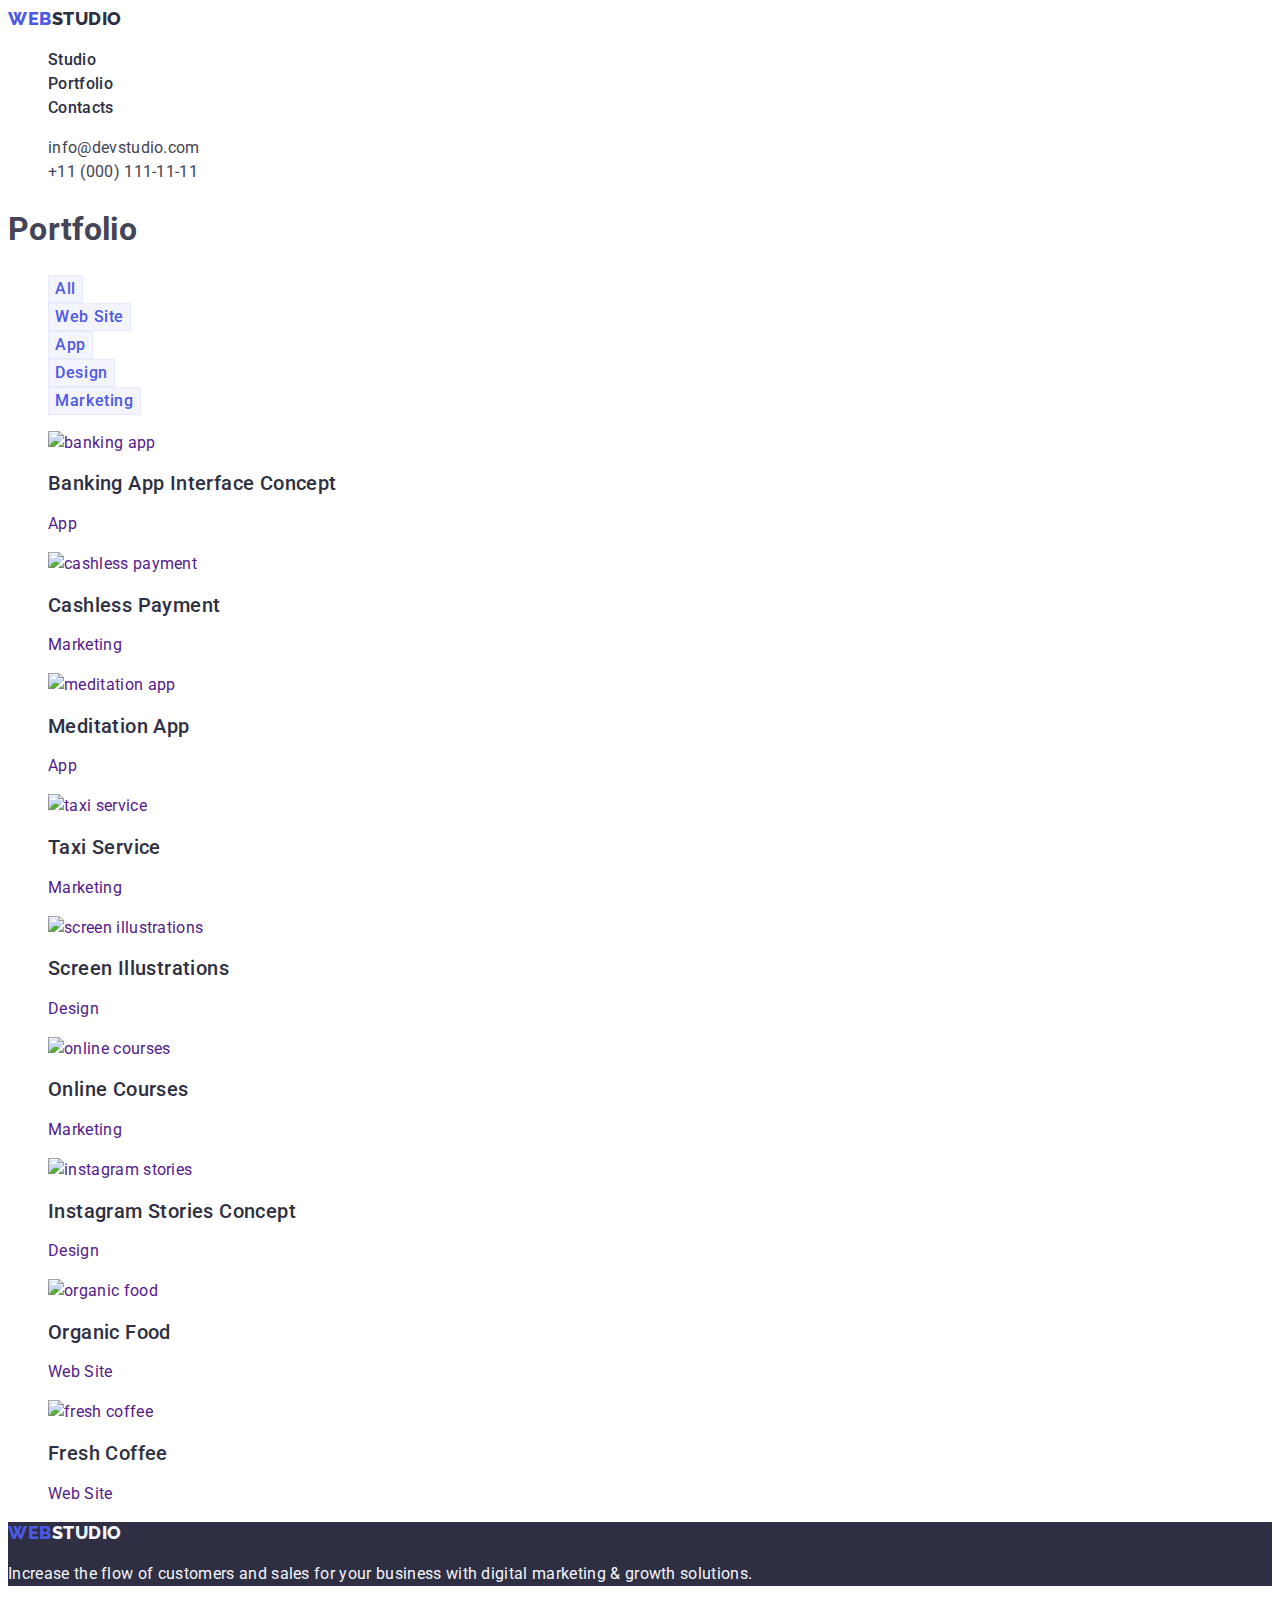
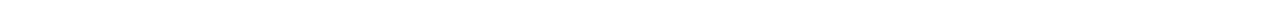
==== portfolio.html @ d3e2fb8c "fix css portfolio and main pages" ====
<!DOCTYPE html>
<html lang="en">
  <head>
    <meta charset="UTF-8" />
    <meta http-equiv="X-UA-Compatible" content="IE=edge" />
    <meta name="viewport" content="width=device-width, initial-scale=1.0" />
    <title>Portfolio</title>

    <link rel="stylesheet" href="./css/style.css" />
    <link rel="preconnect" href="https://fonts.googleapis.com" />
    <link rel="preconnect" href="https://fonts.gstatic.com" crossorigin />
    <link
      href="https://fonts.googleapis.com/css2?family=Raleway:wght@800&family=Roboto:wght@400;500;700;900&display=swap"
      rel="stylesheet"
    />
  </head>
  <body>
    <header>
      <nav class="menu">
        <a href="./index.html" class="logo link"
          >Web<span class="logo-studio">Studio</span></a
        >
        <ul class="list">
          <li>
            <a href="./index.html" class="menu-item link">Studio</a>
          </li>
          <li>
            <a href="./portfolio.html" class="menu-item link">Portfolio</a>
          </li>
          <li>
            <a href="" class="menu-item link">Contacts</a>
          </li>
        </ul>
      </nav>
      <address class="address">
        <ul class="list">
          <li>
            <a href="mailto:info@devstudio.com" class="address-item link"
              >info@devstudio.com</a
            >
          </li>
          <li>
            <a href="tel:+110001111111" class="address-item link"
              >+11 (000) 111-11-11</a
            >
          </li>
        </ul>
      </address>
    </header>
    <main>
      <section class="portfolio-filter">
        <h1>Portfolio</h1>
        <ul class="list">
          <li><button type="button" class="filter-button">All</button></li>
          <li><button type="button" class="filter-button">Web Site</button></li>
          <li><button type="button" class="filter-button">App</button></li>
          <li><button type="button" class="filter-button">Design</button></li>
          <li>
            <button type="button" class="filter-button">Marketing</button>
          </li>
        </ul>
        <ul class="list">
          <li>
            <a href="" class="link">
              <img
                src="./images/portfolio/banking-app.jpg"
                alt="banking app"
                width="360"
                height="300"
              />
              <h2 class="item-title">Banking App Interface Concept</h2>
              <p class="item-description">App</p>
            </a>
          </li>
          <li>
            <a href="" class="link">
              <img
                src="./images/portfolio/cashless-payment.jpg"
                alt="cashless payment"
                width="360"
                height="300"
              />
              <h2 class="item-title">Cashless Payment</h2>
              <p class="item-description">Marketing</p>
            </a>
          </li>
          <li>
            <a href="" class="link">
              <img
                src="./images/portfolio/meditation-app.jpg"
                alt="meditation app"
                width="360"
                height="300"
              />
              <h2 class="item-title">Meditation App</h2>
              <p class="item-description">App</p>
            </a>
          </li>
          <li>
            <a href="" class="link">
              <img
                src="./images/portfolio/taxi-service.jpg"
                alt="taxi service"
                width="360"
                height="300"
              />
              <h2 class="item-title">Taxi Service</h2>
              <p class="item-description">Marketing</p>
            </a>
          </li>
          <li>
            <a href="" class="link">
              <img
                src="./images/portfolio/screen-illustrations.jpg"
                alt="screen illustrations"
                width="360"
                height="300"
              />
              <h2 class="item-title">Screen Illustrations</h2>
              <p class="item-description">Design</p>
            </a>
          </li>
          <li>
            <a href="" class="link">
              <img
                src="./images/portfolio/online-courses.jpg"
                alt="online courses"
                width="360"
                height="300"
              />
              <h2 class="item-title">Online Courses</h2>
              <p class="item-description">Marketing</p>
            </a>
          </li>
          <li>
            <a href="" class="link">
              <img
                src="./images/portfolio/instagram-stories.jpg"
                alt="instagram stories"
                width="360"
                height="300"
              />
              <h2 class="item-title">Instagram Stories Concept</h2>
              <p class="item-description">Design</p>
            </a>
          </li>
          <li>
            <a href="" class="link">
              <img
                src="./images/portfolio/organic-food.jpg"
                alt="organic food"
                width="360"
                height="300"
              />
              <h2 class="item-title">Organic Food</h2>
              <p class="item-description">Web Site</p>
            </a>
          </li>
          <li>
            <a href="" class="link">
              <img
                src="./images/portfolio/fresh-coffee.jpg"
                alt="fresh coffee"
                width="360"
                height="300"
              />
              <h2 class="item-title">Fresh Coffee</h2>
              <p class="item-description">Web Site</p>
            </a>
          </li>
        </ul>
      </section>
    </main>
    <footer class="footer">
      <a href="./index.html" class="logo link"
        >Web<span class="logo-studio">Studio</span></a
      >
      <p class="footer-description">
        Increase the flow of customers and sales for your business with digital
        marketing & growth solutions.
      </p>
    </footer>
  </body>
</html>
---- css/style.css ----
:root {
    /* Fonts */
    --main-font: 'Roboto', sans-serif;
    --logo-font: 'Raleway', sans-serif;

    /* Colors */
    --iris: #4D5AE5;
    --ocean: #404BBF;
    --navyblue: #2E2F42;
    --slate: #434455;
    --cornflower: #E7E9FC;
    --cloud: #F4F4FD;
    --white: #FFFFFF;
}

/* Body */
body {
    background-color: var(--white);
    color: var(--slate);
    font-size: 16px;
    font-family: var(--main-font);
    line-height: 1.5;
    letter-spacing: 0.02em;
    font-weight: 400;
}

/* All links */
.link {
    text-decoration: none;
}

/* All lists */
.list {
    list-style: none;
}

button {
    border: none;
    font-size: inherit;
    font-family: inherit;
    line-height: inherit;
    cursor: pointer;
    letter-spacing: 0.64px;
}

/* Header */

/* Logo */
.logo {
    color: var(--iris);
    text-transform: uppercase;
    font-family: var(--logo-font);
    font-weight: 800;
    font-size: 18px;
    letter-spacing: 0.54px;
    line-height: 1.17;
}

.logo-studio {
    color: var(--navyblue);
}

/* Menu */
.menu-item {
    color: var(--navyblue);
    font-weight: 500;
}

/* Address */
address {
    font-style: normal;
}

.address-item {
    color: var(--slate);
}

.menu-item:hover,
.address-item:hover,
.menu-item:focus,
.address-item:focus {
    color: var(--ocean);
}

/* Main */

.section-title {
    font-size: 36px;
    font-weight: 700;
    letter-spacing: 0.02em;
    line-height: 1.11;
    color: var(--navyblue);
    text-align: center;
    text-transform: capitalize;
}

/* Order Service Section */

.order-service {
    background-color: var(--navyblue);
}

.order-service-title {
    color: var(--white);
    font-size: 56px;
    font-weight: 500;
    line-height: 1.07;
    text-align: center;
    letter-spacing: 0.02em
}

/* Order Service button */
.order-service-button {
    background-color: var(--iris);
    color: var(--white);
    font-weight: 500;
}

.order-service-button:focus,
.order-service-button:hover {
    background-color: var(--ocean);
}


/* Features Section */

.item-title {
    font-size: 20px;
    font-weight: 500;
    color: var(--navyblue);
    line-height: 1.2;
    letter-spacing: 0.02em
}

/* Our Team Section */
.team {
    background-color: var(--cloud);
}

.team-member {
    background-color: var(--white);
}

/* Protfolio Page */



.filter-button {
    background-color: var(--cloud);
    color: var(--iris);
    font-weight: 500;
    border: 1px solid var(--cornflower);
}

.filter-button:focus,
.filter-button:hover {
    color: var(--white, #FFF);
    background-color: var(--ocean);
}

/* Footer */

.footer {
    background-color: var(--navyblue);
    color: var(--cloud);
}

.footer .logo-studio {
    color: var(--cloud);
}
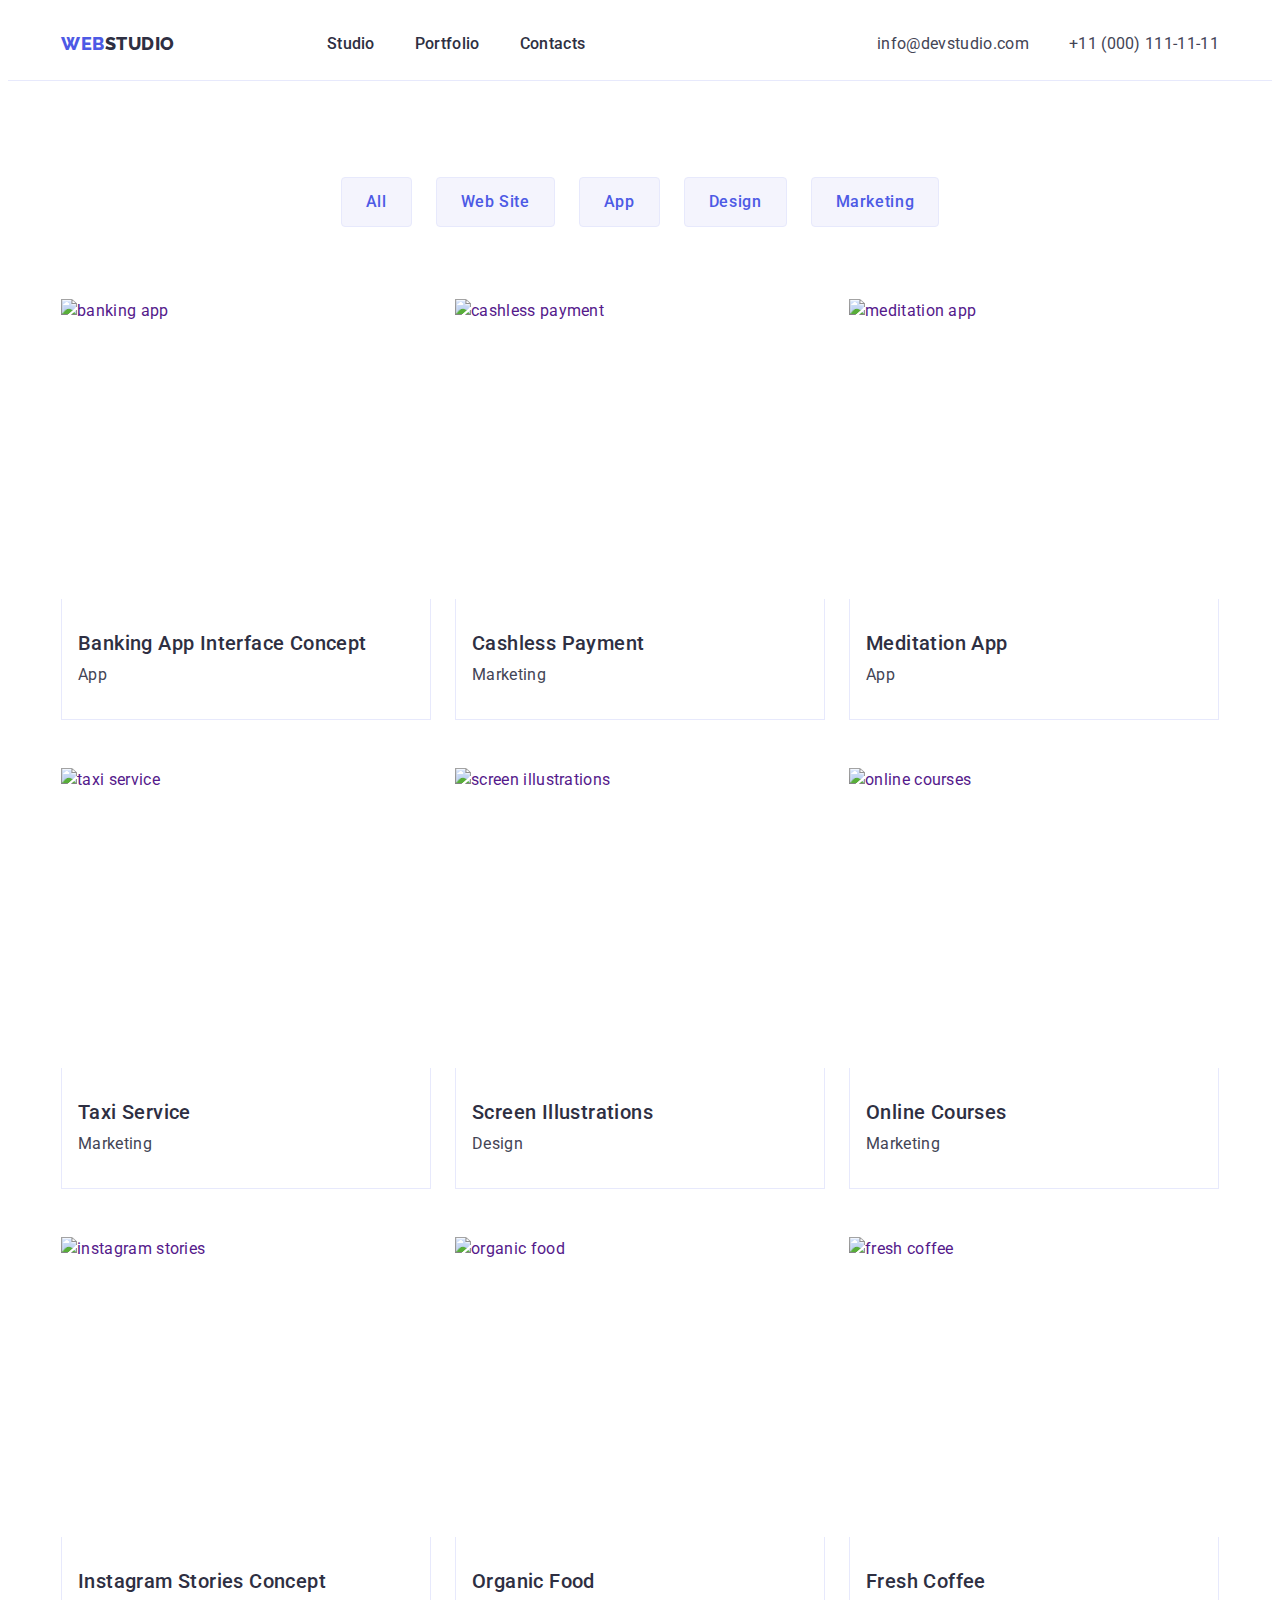
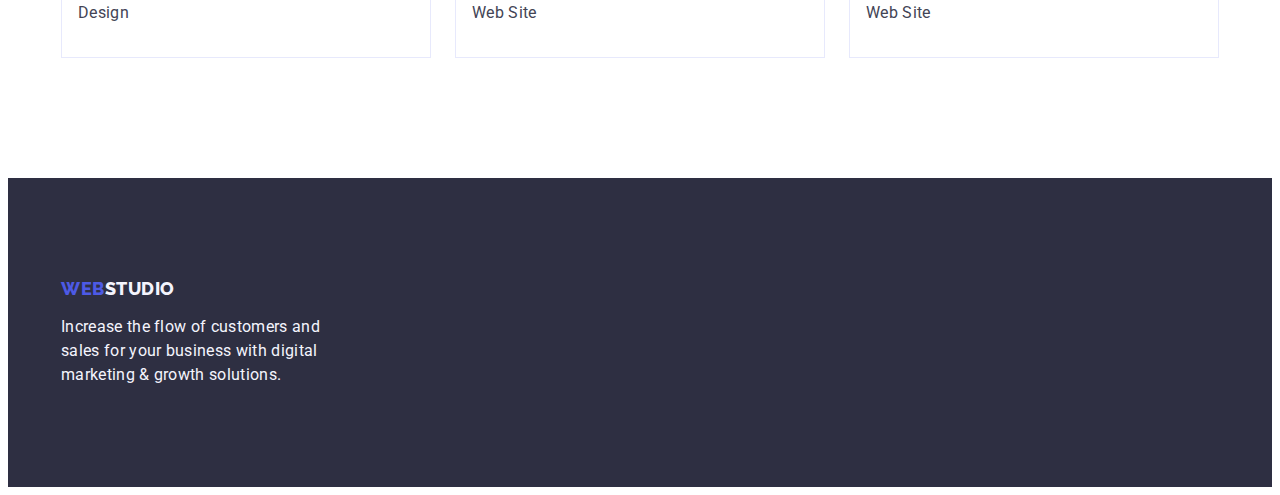
==== commit a043f419: "Merge pull request #3 from Troshuk/v3" ====
--- a/portfolio.html
+++ b/portfolio.html
@@ -6,179 +6,212 @@
     <meta name="viewport" content="width=device-width, initial-scale=1.0" />
     <title>Portfolio</title>
 
-    <link rel="stylesheet" href="./css/style.css" />
     <link rel="preconnect" href="https://fonts.googleapis.com" />
     <link rel="preconnect" href="https://fonts.gstatic.com" crossorigin />
+    <link
+      rel="stylesheet"
+      href="https://cdnjs.cloudflare.com/ajax/libs/modern-normalize/2.0.0/modern-normalize.min.css"
+      integrity="sha512-4xo8blKMVCiXpTaLzQSLSw3KFOVPWhm/TRtuPVc4WG6kUgjH6J03IBuG7JZPkcWMxJ5huwaBpOpnwYElP/m6wg=="
+      crossorigin="anonymous"
+      referrerpolicy="no-referrer"
+    />
     <link
       href="https://fonts.googleapis.com/css2?family=Raleway:wght@800&family=Roboto:wght@400;500;700;900&display=swap"
       rel="stylesheet"
     />
+    <link rel="stylesheet" href="./css/style.css" />
   </head>
   <body>
-    <header>
-      <nav class="menu">
+    <header class="header">
+      <div class="container header-container">
+        <nav class="menu">
+          <a href="./index.html" class="logo link"
+            >Web<span class="logo-studio">Studio</span></a
+          >
+          <ul class="menu-items list">
+            <li>
+              <a href="./index.html" class="menu-item link">Studio</a>
+            </li>
+            <li>
+              <a href="./portfolio.html" class="menu-item link">Portfolio</a>
+            </li>
+            <li>
+              <a href="" class="menu-item link">Contacts</a>
+            </li>
+          </ul>
+        </nav>
+        <address class="address">
+          <ul class="address-items list">
+            <li>
+              <a href="mailto:info@devstudio.com" class="address-item link"
+                >info@devstudio.com</a
+              >
+            </li>
+            <li>
+              <a href="tel:+110001111111" class="address-item link"
+                >+11 (000) 111-11-11</a
+              >
+            </li>
+          </ul>
+        </address>
+      </div>
+    </header>
+    <main>
+      <section class="portfolio">
+        <div class="container">
+          <h1 class="visually-hidden">Portfolio</h1>
+          <ul class="list portfolio-buttons">
+            <li><button type="button" class="filter-button">All</button></li>
+            <li>
+              <button type="button" class="filter-button">Web Site</button>
+            </li>
+            <li><button type="button" class="filter-button">App</button></li>
+            <li><button type="button" class="filter-button">Design</button></li>
+            <li>
+              <button type="button" class="filter-button">Marketing</button>
+            </li>
+          </ul>
+          <ul class="list portfolio-items">
+            <li class="portfolio-item">
+              <a href="" class="link">
+                <img
+                  src="./images/portfolio/banking-app.jpg"
+                  alt="banking app"
+                  width="360"
+                  height="300"
+                />
+                <div class="protfolio-card-info">
+                  <h2 class="item-title">Banking App Interface Concept</h2>
+                  <p class="item-description">App</p>
+                </div>
+              </a>
+            </li>
+            <li class="portfolio-item">
+              <a href="" class="link">
+                <img
+                  src="./images/portfolio/cashless-payment.jpg"
+                  alt="cashless payment"
+                  width="360"
+                  height="300"
+                />
+                <div class="protfolio-card-info">
+                  <h2 class="item-title">Cashless Payment</h2>
+                  <p class="item-description">Marketing</p>
+                </div>
+              </a>
+            </li>
+            <li class="portfolio-item">
+              <a href="" class="link">
+                <img
+                  src="./images/portfolio/meditation-app.jpg"
+                  alt="meditation app"
+                  width="360"
+                  height="300"
+                />
+                <div class="protfolio-card-info">
+                  <h2 class="item-title">Meditation App</h2>
+                  <p class="item-description">App</p>
+                </div>
+              </a>
+            </li>
+            <li class="portfolio-item">
+              <a href="" class="link">
+                <img
+                  src="./images/portfolio/taxi-service.jpg"
+                  alt="taxi service"
+                  width="360"
+                  height="300"
+                />
+                <div class="protfolio-card-info">
+                  <h2 class="item-title">Taxi Service</h2>
+                  <p class="item-description">Marketing</p>
+                </div>
+              </a>
+            </li>
+            <li class="portfolio-item">
+              <a href="" class="link">
+                <img
+                  src="./images/portfolio/screen-illustrations.jpg"
+                  alt="screen illustrations"
+                  width="360"
+                  height="300"
+                />
+                <div class="protfolio-card-info">
+                  <h2 class="item-title">Screen Illustrations</h2>
+                  <p class="item-description">Design</p>
+                </div>
+              </a>
+            </li>
+            <li class="portfolio-item">
+              <a href="" class="link">
+                <img
+                  src="./images/portfolio/online-courses.jpg"
+                  alt="online courses"
+                  width="360"
+                  height="300"
+                />
+                <div class="protfolio-card-info">
+                  <h2 class="item-title">Online Courses</h2>
+                  <p class="item-description">Marketing</p>
+                </div>
+              </a>
+            </li>
+            <li class="portfolio-item">
+              <a href="" class="link">
+                <img
+                  src="./images/portfolio/instagram-stories.jpg"
+                  alt="instagram stories"
+                  width="360"
+                  height="300"
+                />
+                <div class="protfolio-card-info">
+                  <h2 class="item-title">Instagram Stories Concept</h2>
+                  <p class="item-description">Design</p>
+                </div>
+              </a>
+            </li>
+            <li class="portfolio-item">
+              <a href="" class="link">
+                <img
+                  src="./images/portfolio/organic-food.jpg"
+                  alt="organic food"
+                  width="360"
+                  height="300"
+                />
+                <div class="protfolio-card-info">
+                  <h2 class="item-title">Organic Food</h2>
+                  <p class="item-description">Web Site</p>
+                </div>
+              </a>
+            </li>
+            <li class="portfolio-item">
+              <a href="" class="link">
+                <img
+                  src="./images/portfolio/fresh-coffee.jpg"
+                  alt="fresh coffee"
+                  width="360"
+                  height="300"
+                />
+                <div class="protfolio-card-info">
+                  <h2 class="item-title">Fresh Coffee</h2>
+                  <p class="item-description">Web Site</p>
+                </div>
+              </a>
+            </li>
+          </ul>
+        </div>
+      </section>
+    </main>
+    <footer class="footer">
+      <div class="container">
         <a href="./index.html" class="logo link"
           >Web<span class="logo-studio">Studio</span></a
         >
-        <ul class="list">
-          <li>
-            <a href="./index.html" class="menu-item link">Studio</a>
-          </li>
-          <li>
-            <a href="./portfolio.html" class="menu-item link">Portfolio</a>
-          </li>
-          <li>
-            <a href="" class="menu-item link">Contacts</a>
-          </li>
-        </ul>
-      </nav>
-      <address class="address">
-        <ul class="list">
-          <li>
-            <a href="mailto:info@devstudio.com" class="address-item link"
-              >info@devstudio.com</a
-            >
-          </li>
-          <li>
-            <a href="tel:+110001111111" class="address-item link"
-              >+11 (000) 111-11-11</a
-            >
-          </li>
-        </ul>
-      </address>
-    </header>
-    <main>
-      <section class="portfolio-filter">
-        <h1>Portfolio</h1>
-        <ul class="list">
-          <li><button type="button" class="filter-button">All</button></li>
-          <li><button type="button" class="filter-button">Web Site</button></li>
-          <li><button type="button" class="filter-button">App</button></li>
-          <li><button type="button" class="filter-button">Design</button></li>
-          <li>
-            <button type="button" class="filter-button">Marketing</button>
-          </li>
-        </ul>
-        <ul class="list">
-          <li>
-            <a href="" class="link">
-              <img
-                src="./images/portfolio/banking-app.jpg"
-                alt="banking app"
-                width="360"
-                height="300"
-              />
-              <h2 class="item-title">Banking App Interface Concept</h2>
-              <p class="item-description">App</p>
-            </a>
-          </li>
-          <li>
-            <a href="" class="link">
-              <img
-                src="./images/portfolio/cashless-payment.jpg"
-                alt="cashless payment"
-                width="360"
-                height="300"
-              />
-              <h2 class="item-title">Cashless Payment</h2>
-              <p class="item-description">Marketing</p>
-            </a>
-          </li>
-          <li>
-            <a href="" class="link">
-              <img
-                src="./images/portfolio/meditation-app.jpg"
-                alt="meditation app"
-                width="360"
-                height="300"
-              />
-              <h2 class="item-title">Meditation App</h2>
-              <p class="item-description">App</p>
-            </a>
-          </li>
-          <li>
-            <a href="" class="link">
-              <img
-                src="./images/portfolio/taxi-service.jpg"
-                alt="taxi service"
-                width="360"
-                height="300"
-              />
-              <h2 class="item-title">Taxi Service</h2>
-              <p class="item-description">Marketing</p>
-            </a>
-          </li>
-          <li>
-            <a href="" class="link">
-              <img
-                src="./images/portfolio/screen-illustrations.jpg"
-                alt="screen illustrations"
-                width="360"
-                height="300"
-              />
-              <h2 class="item-title">Screen Illustrations</h2>
-              <p class="item-description">Design</p>
-            </a>
-          </li>
-          <li>
-            <a href="" class="link">
-              <img
-                src="./images/portfolio/online-courses.jpg"
-                alt="online courses"
-                width="360"
-                height="300"
-              />
-              <h2 class="item-title">Online Courses</h2>
-              <p class="item-description">Marketing</p>
-            </a>
-          </li>
-          <li>
-            <a href="" class="link">
-              <img
-                src="./images/portfolio/instagram-stories.jpg"
-                alt="instagram stories"
-                width="360"
-                height="300"
-              />
-              <h2 class="item-title">Instagram Stories Concept</h2>
-              <p class="item-description">Design</p>
-            </a>
-          </li>
-          <li>
-            <a href="" class="link">
-              <img
-                src="./images/portfolio/organic-food.jpg"
-                alt="organic food"
-                width="360"
-                height="300"
-              />
-              <h2 class="item-title">Organic Food</h2>
-              <p class="item-description">Web Site</p>
-            </a>
-          </li>
-          <li>
-            <a href="" class="link">
-              <img
-                src="./images/portfolio/fresh-coffee.jpg"
-                alt="fresh coffee"
-                width="360"
-                height="300"
-              />
-              <h2 class="item-title">Fresh Coffee</h2>
-              <p class="item-description">Web Site</p>
-            </a>
-          </li>
-        </ul>
-      </section>
-    </main>
-    <footer class="footer">
-      <a href="./index.html" class="logo link"
-        >Web<span class="logo-studio">Studio</span></a
-      >
-      <p class="footer-description">
-        Increase the flow of customers and sales for your business with digital
-        marketing & growth solutions.
-      </p>
+        <p class="footer-description">
+          Increase the flow of customers and sales for your business with
+          digital marketing & growth solutions.
+        </p>
+      </div>
     </footer>
   </body>
 </html>
--- a/css/style.css
+++ b/css/style.css
@@ -11,6 +11,10 @@
     --cornflower: #E7E9FC;
     --cloud: #F4F4FD;
     --white: #FFFFFF;
+
+    /* Container configurations */
+    --container-width: 1128px;
+    --container-side-padding: 15px;
 }
 
 /* Body */
@@ -24,14 +28,29 @@
     font-weight: 400;
 }
 
-/* All links */
-.link {
-    text-decoration: none;
-}
-
-/* All lists */
-.list {
-    list-style: none;
+p,
+h1,
+h2,
+h3,
+h4,
+h5,
+h6 {
+    margin-top: 0;
+    margin-bottom: 0;
+}
+
+ul,
+ol {
+    margin-top: 0;
+    margin-bottom: 0;
+    padding-left: 0;
+}
+
+img {
+    /* To remove default bottom gap of 4px */
+    display: block;
+    max-width: 100%;
+    height: auto;
 }
 
 button {
@@ -43,7 +62,75 @@
     letter-spacing: 0.64px;
 }
 
-/* Header */
+.link {
+    text-decoration: none;
+}
+
+.list {
+    list-style: none;
+}
+
+.container {
+    /* use 100% of the page id the width is smaller then max width */
+    width: 100%;
+    /* content width + 15px for each side (left and right) */
+    max-width: calc(var(--container-width) + var(--container-side-padding) * 2);
+    padding: 0 var(--container-side-padding);
+    /* Center content inside the container */
+    margin: 0 auto;
+}
+
+.section {
+    padding-top: 120px;
+    padding-bottom: 120px;
+}
+
+.section-title {
+    font-size: 36px;
+    font-weight: 700;
+    letter-spacing: 0.02em;
+    line-height: 1.11;
+    color: var(--navyblue);
+    text-align: center;
+    text-transform: capitalize;
+    margin-bottom: 72px;
+}
+
+.visually-hidden {
+    position: absolute;
+    width: 1px;
+    height: 1px;
+    margin: -1px;
+    border: 0;
+    padding: 0;
+
+    white-space: nowrap;
+    clip-path: inset(100%);
+    clip: rect(0 0 0 0);
+    overflow: hidden;
+}
+
+/* ------------------------ Header ------------------------ */
+
+.header {
+    padding-top: 24px;
+    padding-bottom: 24px;
+    border-bottom: 1px solid var(--cornflower);
+}
+
+.header-container {
+    display: flex;
+    align-items: center;
+}
+
+/* Menu */
+.menu {
+    display: flex;
+    /* Make menu navigation to take the most of the space */
+    flex-grow: 1;
+    gap: 76px;
+    align-items: center;
+}
 
 /* Logo */
 .logo {
@@ -54,50 +141,58 @@
     font-size: 18px;
     letter-spacing: 0.54px;
     line-height: 1.17;
+    margin-right: 76px
 }
 
 .logo-studio {
     color: var(--navyblue);
 }
 
-/* Menu */
+/* Menu items */
+.menu-items {
+    display: flex;
+    gap: 40px;
+}
+
 .menu-item {
     color: var(--navyblue);
     font-weight: 500;
+    padding: 24px 0;
 }
 
 /* Address */
-address {
+.address {
     font-style: normal;
+}
+
+.address-items {
+    display: flex;
+    align-items: center;
+    gap: 40px;
 }
 
 .address-item {
     color: var(--slate);
 }
 
-.menu-item:hover,
-.address-item:hover,
-.menu-item:focus,
-.address-item:focus {
+.menu-item:is(:hover, :focus),
+.address-item:is(:hover, :focus) {
     color: var(--ocean);
 }
 
-/* Main */
-
-.section-title {
-    font-size: 36px;
-    font-weight: 700;
-    letter-spacing: 0.02em;
-    line-height: 1.11;
-    color: var(--navyblue);
-    text-align: center;
-    text-transform: capitalize;
-}
-
-/* Order Service Section */
+/* ------------------------ Order Service Section ------------------------ */
 
 .order-service {
     background-color: var(--navyblue);
+    padding-top: 188px;
+    padding-bottom: 188px;
+}
+
+.order-service-container {
+    display: flex;
+    flex-direction: column;
+    align-items: center;
+    gap: 48px;
 }
 
 .order-service-title {
@@ -106,7 +201,8 @@
     font-weight: 500;
     line-height: 1.07;
     text-align: center;
-    letter-spacing: 0.02em
+    letter-spacing: 0.02em;
+    max-width: 496px;
 }
 
 /* Order Service button */
@@ -114,57 +210,154 @@
     background-color: var(--iris);
     color: var(--white);
     font-weight: 500;
-}
-
-.order-service-button:focus,
-.order-service-button:hover {
+    padding: 16px 32px;
+    border-radius: 4px;
+    box-shadow: 0px 4px 4px 0px rgba(0, 0, 0, 0.15);
+    min-width: 169px;
+    height: 56px;
+}
+
+.order-service-button::is(:hover, :focus) {
     background-color: var(--ocean);
 }
 
-
-/* Features Section */
+/* ------------------------ Features Section ------------------------ */
+
+.features {}
+
+.features-container {}
+
+.features-items {
+    display: flex;
+    gap: 24px;
+}
 
 .item-title {
     font-size: 20px;
     font-weight: 500;
     color: var(--navyblue);
     line-height: 1.2;
-    letter-spacing: 0.02em
-}
-
-/* Our Team Section */
+    letter-spacing: 0.02em;
+    margin-bottom: 8px;
+}
+
+.features-item {
+    /* (container_total_width / combined_gap_between_all_items) / all_items_count */
+    width: calc((100% - 24px * 3) / 4);
+}
+
+/* ------------------------ Services Section ------------------------ */
+
+.services {}
+
+.services-container {}
+
+.services-items {
+    display: flex;
+    gap: 24px;
+}
+
+.services-item {
+    /* (container_total_width / combined_gap_between_all_items) / all_items_count */
+    width: calc((100% - 24px * 2) / 3);
+}
+
+/* ------------------------ Our Team Section ------------------------ */
+
 .team {
     background-color: var(--cloud);
 }
 
+.team-container {}
+
+.team-items {
+    display: flex;
+    gap: 24px;
+    flex-wrap: wrap;
+}
+
 .team-member {
     background-color: var(--white);
-}
-
-/* Protfolio Page */
-
-
+    border-radius: 0px 0px 4px 4px;
+    box-shadow: 0px 2px 1px 0px rgba(46, 47, 66, 0.08), 0px 1px 1px 0px rgba(46, 47, 66, 0.16), 0px 1px 6px 0px rgba(46, 47, 66, 0.08);
+    /* (container_total_width / combined_gap_between_all_items) / all_items_count */
+    width: calc((100% - 24px * 3) / 4);
+}
+
+.team-member-container {
+    text-align: center;
+    padding: 32px 16px;
+}
+
+/* !------------------------ Protfolio Page ------------------------ */
+
+.portfolio {
+    padding-top: 96px;
+    padding-bottom: 120px;
+}
+
+.portfolio-buttons {
+    margin-bottom: 72px;
+    display: flex;
+    gap: 24px;
+    justify-content: center;
+}
 
 .filter-button {
     background-color: var(--cloud);
     color: var(--iris);
     font-weight: 500;
     border: 1px solid var(--cornflower);
-}
-
-.filter-button:focus,
-.filter-button:hover {
-    color: var(--white, #FFF);
+    padding: 12px 24px;
+    border-radius: 4px;
+}
+
+.filter-button:is(:hover, :focus) {
+    color: var(--white);
     background-color: var(--ocean);
-}
-
-/* Footer */
+    box-shadow: 0px 2px 2px 0px rgba(0, 0, 0, 0.12), 0px 2px 1px 0px rgba(0, 0, 0, 0.08), 0px 3px 1px 0px rgba(0, 0, 0, 0.10);
+    border: 1px solid transparent;
+}
+
+.portfolio-items {
+    display: flex;
+    gap: 48px 24px;
+    flex-wrap: wrap;
+}
+
+.portfolio-item {
+    /* (container_total_width / combined_gap_between_all_items) / all_items_count */
+    width: calc((100% - 24px * 2) / 3);
+}
+
+.protfolio-card-info {
+    padding: 32px 16px;
+    border: 1px solid var(--cornflower);
+    border-top: none;
+}
+
+.portfolio .item-description {
+    color: var(--slate);
+}
+
+/* ------------------------ Footer ------------------------ */
 
 .footer {
     background-color: var(--navyblue);
     color: var(--cloud);
+    padding-top: 100px;
+    padding-bottom: 100px;
+}
+
+.footer .logo {
+    display: inline-block;
+    margin-bottom: 16px;
 }
 
 .footer .logo-studio {
     color: var(--cloud);
+}
+
+.footer-description {
+    width: 264px;
 }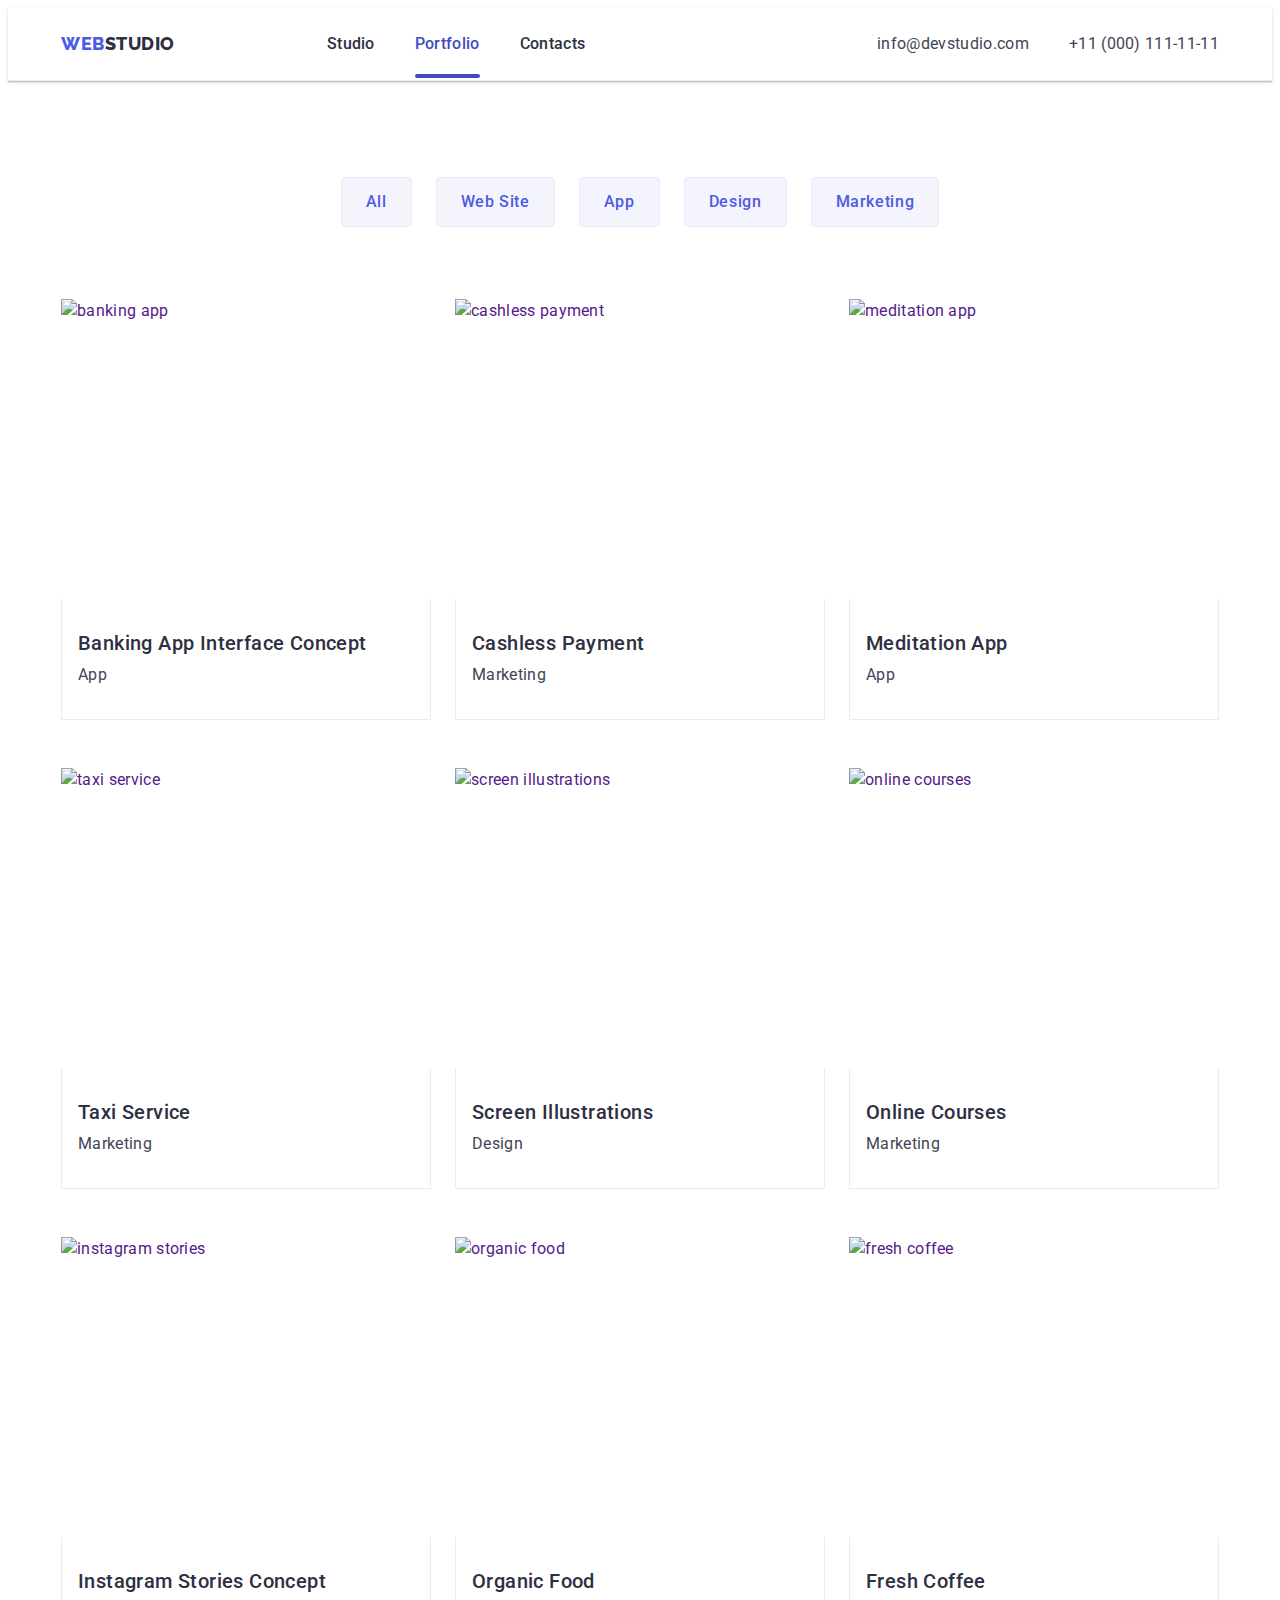
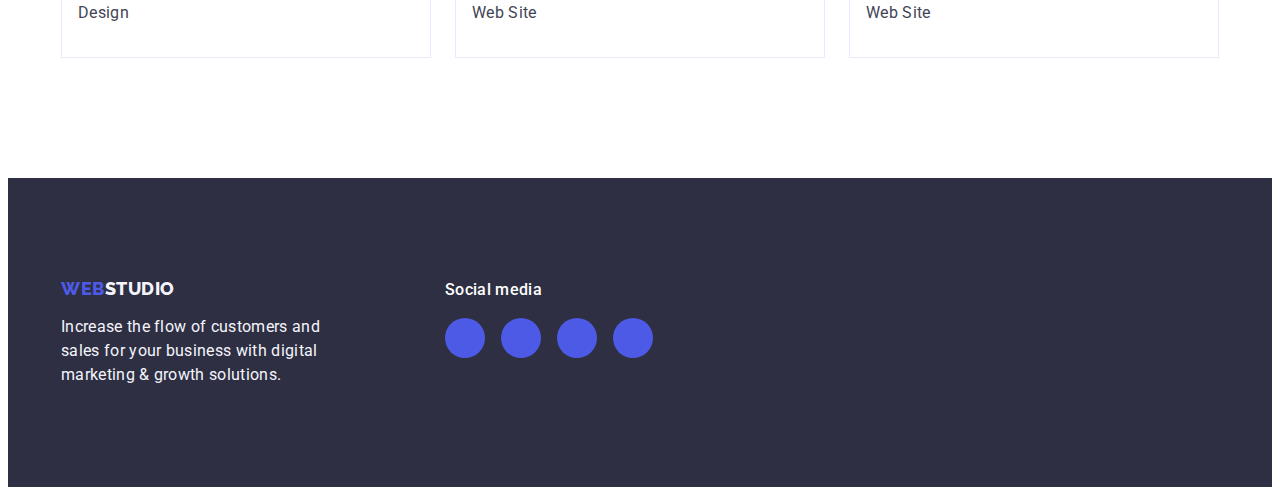
==== commit aed2062d: "final changes" ====
--- a/portfolio.html
+++ b/portfolio.html
@@ -25,15 +25,17 @@
     <header class="header">
       <div class="container header-container">
         <nav class="menu">
-          <a href="./index.html" class="logo link"
-            >Web<span class="logo-studio">Studio</span></a
-          >
+          <a href="./index.html" class="logo link">
+            Web<span class="logo-studio">Studio</span>
+          </a>
           <ul class="menu-items list">
             <li>
               <a href="./index.html" class="menu-item link">Studio</a>
             </li>
             <li>
-              <a href="./portfolio.html" class="menu-item link">Portfolio</a>
+              <a href="./portfolio.html" class="menu-item link current-page">
+                Portfolio
+              </a>
             </li>
             <li>
               <a href="" class="menu-item link">Contacts</a>
@@ -43,14 +45,14 @@
         <address class="address">
           <ul class="address-items list">
             <li>
-              <a href="mailto:info@devstudio.com" class="address-item link"
-                >info@devstudio.com</a
-              >
-            </li>
-            <li>
-              <a href="tel:+110001111111" class="address-item link"
-                >+11 (000) 111-11-11</a
-              >
+              <a href="mailto:info@devstudio.com" class="address-item link">
+                info@devstudio.com
+              </a>
+            </li>
+            <li>
+              <a href="tel:+110001111111" class="address-item link">
+                +11 (000) 111-11-11
+              </a>
             </li>
           </ul>
         </address>
@@ -73,13 +75,20 @@
           </ul>
           <ul class="list portfolio-items">
             <li class="portfolio-item">
-              <a href="" class="link">
-                <img
-                  src="./images/portfolio/banking-app.jpg"
-                  alt="banking app"
-                  width="360"
-                  height="300"
-                />
+              <a href="" class="portfolio-link link">
+                <div class="portfolio-image-container">
+                  <img
+                    src="./images/portfolio/banking-app.jpg"
+                    alt="banking app"
+                    width="360"
+                    height="300"
+                  />
+                  <p class="portfolio-item-cover-text">
+                    14 Stylish and User-Friendly App Design Concepts · Task
+                    Manager App · Calorie Tracker App · Exotic Fruit Ecommerce
+                    App · Cloud Storage App
+                  </p>
+                </div>
                 <div class="protfolio-card-info">
                   <h2 class="item-title">Banking App Interface Concept</h2>
                   <p class="item-description">App</p>
@@ -87,13 +96,20 @@
               </a>
             </li>
             <li class="portfolio-item">
-              <a href="" class="link">
-                <img
-                  src="./images/portfolio/cashless-payment.jpg"
-                  alt="cashless payment"
-                  width="360"
-                  height="300"
-                />
+              <a href="" class="portfolio-link link">
+                <div class="portfolio-image-container">
+                  <img
+                    src="./images/portfolio/cashless-payment.jpg"
+                    alt="cashless payment"
+                    width="360"
+                    height="300"
+                  />
+                  <p class="portfolio-item-cover-text">
+                    14 Stylish and User-Friendly App Design Concepts · Task
+                    Manager App · Calorie Tracker App · Exotic Fruit Ecommerce
+                    App · Cloud Storage App
+                  </p>
+                </div>
                 <div class="protfolio-card-info">
                   <h2 class="item-title">Cashless Payment</h2>
                   <p class="item-description">Marketing</p>
@@ -101,13 +117,20 @@
               </a>
             </li>
             <li class="portfolio-item">
-              <a href="" class="link">
-                <img
-                  src="./images/portfolio/meditation-app.jpg"
-                  alt="meditation app"
-                  width="360"
-                  height="300"
-                />
+              <a href="" class="portfolio-link link">
+                <div class="portfolio-image-container">
+                  <img
+                    src="./images/portfolio/meditation-app.jpg"
+                    alt="meditation app"
+                    width="360"
+                    height="300"
+                  />
+                  <p class="portfolio-item-cover-text">
+                    14 Stylish and User-Friendly App Design Concepts · Task
+                    Manager App · Calorie Tracker App · Exotic Fruit Ecommerce
+                    App · Cloud Storage App
+                  </p>
+                </div>
                 <div class="protfolio-card-info">
                   <h2 class="item-title">Meditation App</h2>
                   <p class="item-description">App</p>
@@ -115,13 +138,20 @@
               </a>
             </li>
             <li class="portfolio-item">
-              <a href="" class="link">
-                <img
-                  src="./images/portfolio/taxi-service.jpg"
-                  alt="taxi service"
-                  width="360"
-                  height="300"
-                />
+              <a href="" class="portfolio-link link">
+                <div class="portfolio-image-container">
+                  <img
+                    src="./images/portfolio/taxi-service.jpg"
+                    alt="taxi service"
+                    width="360"
+                    height="300"
+                  />
+                  <p class="portfolio-item-cover-text">
+                    14 Stylish and User-Friendly App Design Concepts · Task
+                    Manager App · Calorie Tracker App · Exotic Fruit Ecommerce
+                    App · Cloud Storage App
+                  </p>
+                </div>
                 <div class="protfolio-card-info">
                   <h2 class="item-title">Taxi Service</h2>
                   <p class="item-description">Marketing</p>
@@ -129,13 +159,20 @@
               </a>
             </li>
             <li class="portfolio-item">
-              <a href="" class="link">
-                <img
-                  src="./images/portfolio/screen-illustrations.jpg"
-                  alt="screen illustrations"
-                  width="360"
-                  height="300"
-                />
+              <a href="" class="portfolio-link link">
+                <div class="portfolio-image-container">
+                  <img
+                    src="./images/portfolio/screen-illustrations.jpg"
+                    alt="screen illustrations"
+                    width="360"
+                    height="300"
+                  />
+                  <p class="portfolio-item-cover-text">
+                    14 Stylish and User-Friendly App Design Concepts · Task
+                    Manager App · Calorie Tracker App · Exotic Fruit Ecommerce
+                    App · Cloud Storage App
+                  </p>
+                </div>
                 <div class="protfolio-card-info">
                   <h2 class="item-title">Screen Illustrations</h2>
                   <p class="item-description">Design</p>
@@ -143,13 +180,20 @@
               </a>
             </li>
             <li class="portfolio-item">
-              <a href="" class="link">
-                <img
-                  src="./images/portfolio/online-courses.jpg"
-                  alt="online courses"
-                  width="360"
-                  height="300"
-                />
+              <a href="" class="portfolio-link link">
+                <div class="portfolio-image-container">
+                  <img
+                    src="./images/portfolio/online-courses.jpg"
+                    alt="online courses"
+                    width="360"
+                    height="300"
+                  />
+                  <p class="portfolio-item-cover-text">
+                    14 Stylish and User-Friendly App Design Concepts · Task
+                    Manager App · Calorie Tracker App · Exotic Fruit Ecommerce
+                    App · Cloud Storage App
+                  </p>
+                </div>
                 <div class="protfolio-card-info">
                   <h2 class="item-title">Online Courses</h2>
                   <p class="item-description">Marketing</p>
@@ -157,13 +201,20 @@
               </a>
             </li>
             <li class="portfolio-item">
-              <a href="" class="link">
-                <img
-                  src="./images/portfolio/instagram-stories.jpg"
-                  alt="instagram stories"
-                  width="360"
-                  height="300"
-                />
+              <a href="" class="portfolio-link link">
+                <div class="portfolio-image-container">
+                  <img
+                    src="./images/portfolio/instagram-stories.jpg"
+                    alt="instagram stories"
+                    width="360"
+                    height="300"
+                  />
+                  <p class="portfolio-item-cover-text">
+                    14 Stylish and User-Friendly App Design Concepts · Task
+                    Manager App · Calorie Tracker App · Exotic Fruit Ecommerce
+                    App · Cloud Storage App
+                  </p>
+                </div>
                 <div class="protfolio-card-info">
                   <h2 class="item-title">Instagram Stories Concept</h2>
                   <p class="item-description">Design</p>
@@ -171,13 +222,20 @@
               </a>
             </li>
             <li class="portfolio-item">
-              <a href="" class="link">
-                <img
-                  src="./images/portfolio/organic-food.jpg"
-                  alt="organic food"
-                  width="360"
-                  height="300"
-                />
+              <a href="" class="portfolio-link link">
+                <div class="portfolio-image-container">
+                  <img
+                    src="./images/portfolio/organic-food.jpg"
+                    alt="organic food"
+                    width="360"
+                    height="300"
+                  />
+                  <p class="portfolio-item-cover-text">
+                    14 Stylish and User-Friendly App Design Concepts · Task
+                    Manager App · Calorie Tracker App · Exotic Fruit Ecommerce
+                    App · Cloud Storage App
+                  </p>
+                </div>
                 <div class="protfolio-card-info">
                   <h2 class="item-title">Organic Food</h2>
                   <p class="item-description">Web Site</p>
@@ -185,13 +243,20 @@
               </a>
             </li>
             <li class="portfolio-item">
-              <a href="" class="link">
-                <img
-                  src="./images/portfolio/fresh-coffee.jpg"
-                  alt="fresh coffee"
-                  width="360"
-                  height="300"
-                />
+              <a href="" class="portfolio-link link">
+                <div class="portfolio-image-container">
+                  <img
+                    src="./images/portfolio/fresh-coffee.jpg"
+                    alt="fresh coffee"
+                    width="360"
+                    height="300"
+                  />
+                  <p class="portfolio-item-cover-text">
+                    14 Stylish and User-Friendly App Design Concepts · Task
+                    Manager App · Calorie Tracker App · Exotic Fruit Ecommerce
+                    App · Cloud Storage App
+                  </p>
+                </div>
                 <div class="protfolio-card-info">
                   <h2 class="item-title">Fresh Coffee</h2>
                   <p class="item-description">Web Site</p>
@@ -203,14 +268,73 @@
       </section>
     </main>
     <footer class="footer">
-      <div class="container">
-        <a href="./index.html" class="logo link"
-          >Web<span class="logo-studio">Studio</span></a
-        >
-        <p class="footer-description">
-          Increase the flow of customers and sales for your business with
-          digital marketing & growth solutions.
-        </p>
+      <div class="footer-container container">
+        <div class="footer-info">
+          <a href="./index.html" class="logo link"
+            >Web<span class="logo-studio">Studio</span></a
+          >
+          <p class="footer-description">
+            Increase the flow of customers and sales for your business with
+            digital marketing & growth solutions.
+          </p>
+        </div>
+        <div class="footer-socials-container">
+          <p class="footer-socials-title">Social media</p>
+          <ul class="footer-socials list">
+            <li class="footer-social-item">
+              <a
+                href=""
+                aria-label="instagram"
+                target="_blank"
+                rel="noopener noreferrer"
+                class="footer-social-link link"
+              >
+                <svg class="footer-social-icon" width="24" height="24">
+                  <use href="./images/icons.svg#icon-instagram"></use>
+                </svg>
+              </a>
+            </li>
+            <li class="footer-social-item">
+              <a
+                href=""
+                aria-label="twitter"
+                target="_blank"
+                rel="noopener noreferrer"
+                class="footer-social-link link"
+              >
+                <svg class="footer-social-icon" width="24" height="24">
+                  <use href="./images/icons.svg#icon-twitter"></use>
+                </svg>
+              </a>
+            </li>
+            <li class="footer-social-item">
+              <a
+                href=""
+                aria-label="facebook"
+                target="_blank"
+                rel="noopener noreferrer"
+                class="footer-social-link link"
+              >
+                <svg class="footer-social-icon" width="24" height="24">
+                  <use href="./images/icons.svg#icon-facebook"></use>
+                </svg>
+              </a>
+            </li>
+            <li class="footer-social-item">
+              <a
+                href=""
+                aria-label="linkedin"
+                target="_blank"
+                rel="noopener noreferrer"
+                class="footer-social-link link"
+              >
+                <svg class="footer-social-icon" width="24" height="24">
+                  <use href="./images/icons.svg#icon-linkedin"></use>
+                </svg>
+              </a>
+            </li>
+          </ul>
+        </div>
       </div>
     </footer>
   </body>
--- a/css/style.css
+++ b/css/style.css
@@ -11,10 +11,19 @@
     --cornflower: #E7E9FC;
     --cloud: #F4F4FD;
     --white: #FFFFFF;
+    --lightslate: #8E8F99;
+    --green: #31D0AA;
+    --navyblue-modal: rgba(46, 47, 66, 0.40);
+    --dairy: #FCFCFC;
 
     /* Container configurations */
     --container-width: 1128px;
     --container-side-padding: 15px;
+    --container-max-width: calc(var(--container-width) + var(--container-side-padding) * 2);
+
+    /* Transition */
+    --transition-time: 250ms;
+    --transition-function: cubic-bezier(0.4, 0, 0.2, 1);
 }
 
 /* Body */
@@ -60,6 +69,7 @@
     line-height: inherit;
     cursor: pointer;
     letter-spacing: 0.64px;
+    padding: 0;
 }
 
 .link {
@@ -74,9 +84,9 @@
     /* use 100% of the page id the width is smaller then max width */
     width: 100%;
     /* content width + 15px for each side (left and right) */
-    max-width: calc(var(--container-width) + var(--container-side-padding) * 2);
+    max-width: var(--container-max-width);
     padding: 0 var(--container-side-padding);
-    /* Center content inside the container */
+    /* Center container */
     margin: 0 auto;
 }
 
@@ -103,7 +113,6 @@
     margin: -1px;
     border: 0;
     padding: 0;
-
     white-space: nowrap;
     clip-path: inset(100%);
     clip: rect(0 0 0 0);
@@ -116,6 +125,10 @@
     padding-top: 24px;
     padding-bottom: 24px;
     border-bottom: 1px solid var(--cornflower);
+    box-shadow:
+        0px 1px 6px 0px rgba(46, 47, 66, 0.08),
+        0px 1px 1px 0px rgba(46, 47, 66, 0.16),
+        0px 2px 1px 0px rgba(46, 47, 66, 0.08);
 }
 
 .header-container {
@@ -158,6 +171,39 @@
     color: var(--navyblue);
     font-weight: 500;
     padding: 24px 0;
+    position: relative;
+}
+
+.menu-item::after {
+    content: '';
+    position: absolute;
+    bottom: -1px;
+    left: 50%;
+    width: 0;
+    height: 4px;
+    background-color: var(--ocean);
+    border-radius: 2px;
+    opacity: 0;
+    transition:
+        width var(--transition-time) var(--transition-function),
+        left var(--transition-time) var(--transition-function),
+        opacity var(--transition-time) var(--transition-function);
+}
+
+.menu-item:not(.current-page):is(:hover, :focus)::after {
+    width: 100%;
+    left: 0;
+    opacity: 1;
+}
+
+.current-page {
+    color: var(--ocean);
+}
+
+.current-page::after {
+    left: 0;
+    width: 100%;
+    opacity: 1;
 }
 
 /* Address */
@@ -175,7 +221,12 @@
     color: var(--slate);
 }
 
-.menu-item:is(:hover, :focus),
+.menu-item,
+.address-item {
+    transition: color var(--transition-time) var(--transition-function);
+}
+
+.menu-item:not(.current-page):is(:hover, :focus),
 .address-item:is(:hover, :focus) {
     color: var(--ocean);
 }
@@ -183,9 +234,16 @@
 /* ------------------------ Order Service Section ------------------------ */
 
 .order-service {
-    background-color: var(--navyblue);
     padding-top: 188px;
     padding-bottom: 188px;
+    background-color: var(--navyblue);
+    background-image:
+        linear-gradient(180deg, rgba(46, 47, 66, 0.70), rgba(46, 47, 66, 0.70)),
+        url(../images/studio/order-service.jpg);
+    background-repeat: no-repeat;
+    background-position: center;
+    background-size: cover;
+    max-width: 1440px;
 }
 
 .order-service-container {
@@ -215,21 +273,39 @@
     box-shadow: 0px 4px 4px 0px rgba(0, 0, 0, 0.15);
     min-width: 169px;
     height: 56px;
-}
-
-.order-service-button::is(:hover, :focus) {
+    transition: background-color var(--transition-time) var(--transition-function);
+}
+
+.order-service-button:is(:hover, :focus) {
     background-color: var(--ocean);
 }
 
 /* ------------------------ Features Section ------------------------ */
 
-.features {}
+.features {
+    padding-bottom: 0;
+}
 
 .features-container {}
 
 .features-items {
     display: flex;
     gap: 24px;
+}
+
+.features-item {
+    /* (container_total_width / combined_gap_between_all_items) / all_items_count */
+    width: calc((100% - 24px * 3) / 4);
+}
+
+.feature-icon-container {
+    background-color: var(--cloud);
+    display: flex;
+    align-items: center;
+    justify-content: center;
+    height: 112px;
+    border-radius: 4px;
+    margin-bottom: 8px;
 }
 
 .item-title {
@@ -241,11 +317,6 @@
     margin-bottom: 8px;
 }
 
-.features-item {
-    /* (container_total_width / combined_gap_between_all_items) / all_items_count */
-    width: calc((100% - 24px * 3) / 4);
-}
-
 /* ------------------------ Services Section ------------------------ */
 
 .services {}
@@ -279,14 +350,159 @@
 .team-member {
     background-color: var(--white);
     border-radius: 0px 0px 4px 4px;
-    box-shadow: 0px 2px 1px 0px rgba(46, 47, 66, 0.08), 0px 1px 1px 0px rgba(46, 47, 66, 0.16), 0px 1px 6px 0px rgba(46, 47, 66, 0.08);
+    box-shadow:
+        0px 2px 1px 0px rgba(46, 47, 66, 0.08),
+        0px 1px 1px 0px rgba(46, 47, 66, 0.16),
+        0px 1px 6px 0px rgba(46, 47, 66, 0.08);
     /* (container_total_width / combined_gap_between_all_items) / all_items_count */
     width: calc((100% - 24px * 3) / 4);
 }
 
 .team-member-container {
     text-align: center;
-    padding: 32px 16px;
+    padding: 32px 0;
+}
+
+.team-member-socials {
+    margin-top: 8px;
+    display: flex;
+    gap: 24px;
+    justify-content: center;
+}
+
+.team-member-social-item {
+    width: 40px;
+    height: 40px;
+}
+
+.team-member-social-link {
+    width: 100%;
+    height: 100%;
+    background-color: var(--iris);
+    border-radius: 50%;
+    display: flex;
+    align-items: center;
+    justify-content: center;
+    transition: background-color var(--transition-time) var(--transition-function);
+}
+
+.team-member-social-link:is(:hover, :focus) {
+    background-color: var(--ocean);
+}
+
+.team-member-social-icon {
+    fill: var(--cloud);
+}
+
+/* ------------------------ Customers ------------------------ */
+
+.customers {}
+
+.customers-container {}
+
+.customers-title {}
+
+.customers-items {
+    display: flex;
+    gap: 24px;
+}
+
+.customer-item {
+    width: calc((100% - 24px * 5) / 6);
+    height: 88px;
+}
+
+.customer-link {
+    color: var(--lightslate);
+    width: 100%;
+    height: 100%;
+    display: flex;
+    align-items: center;
+    justify-content: center;
+    border-radius: 4px;
+    border: 1px solid currentColor;
+    transition: color var(--transition-time) var(--transition-function);
+}
+
+.customer-link:is(:hover, :focus) {
+    color: var(--ocean)
+}
+
+.customer-icon {
+    fill: currentColor;
+}
+
+/* -------------------- Modal -------------------- */
+
+.backdrop {
+    position: fixed;
+    top: 0;
+    background: var(--navyblue-modal);
+    width: 100%;
+    height: 100%;
+    transition:
+        opacity var(--transition-time) var(--transition-function),
+        visibility var(--transition-time) var(--transition-function);
+}
+
+.modal {
+    position: absolute;
+    left: 50%;
+    top: 50%;
+    transform: translate(-50%, -50%);
+    width: 408px;
+    min-height: 584px;
+    border-radius: 4px;
+    background: var(--dairy);
+    box-shadow:
+        0px 2px 1px 0px rgba(0, 0, 0, 0.20),
+        0px 1px 3px 0px rgba(0, 0, 0, 0.12),
+        0px 1px 1px 0px rgba(0, 0, 0, 0.14);
+    transition: transform var(--transition-time) var(--transition-function);
+}
+
+.backdrop.is-hidden .modal {
+    transform: translate(-50%, -50%) scaleX(0);
+}
+
+.modal-close-button {
+    position: absolute;
+    right: 24px;
+    top: 24px;
+    border-radius: 50%;
+    width: 24px;
+    height: 24px;
+    background-color: var(--cornflower);
+    border: 1px solid rgba(0, 0, 0, 0.10);
+    display: flex;
+    align-items: center;
+    justify-content: center;
+    transition:
+        background-color var(--transition-time) var(--transition-function),
+        border var(--transition-time) var(--transition-function);
+}
+
+.modal-close-button:is(:hover, :focus) {
+    background-color: var(--ocean);
+    border: none;
+}
+
+.modal-close-icon {
+    fill: var(--navyblue);
+    transition: fill var(--transition-time) var(--transition-function);
+}
+
+.modal-close-button:is(:hover, :focus) .modal-close-icon {
+    fill: var(--white);
+}
+
+.is-hidden {
+    /* Hide it */
+    opacity: 0;
+    /* Disable focus */
+    visibility: hidden;
+    /* Disable interaction */
+    pointer-events: none;
 }
 
 /* !------------------------ Protfolio Page ------------------------ */
@@ -310,12 +526,20 @@
     border: 1px solid var(--cornflower);
     padding: 12px 24px;
     border-radius: 4px;
+    transition:
+        box-shadow var(--transition-time) var(--transition-function),
+        color var(--transition-time) var(--transition-function),
+        background-color var(--transition-time) var(--transition-function),
+        border var(--transition-time) var(--transition-function);
 }
 
 .filter-button:is(:hover, :focus) {
     color: var(--white);
     background-color: var(--ocean);
-    box-shadow: 0px 2px 2px 0px rgba(0, 0, 0, 0.12), 0px 2px 1px 0px rgba(0, 0, 0, 0.08), 0px 3px 1px 0px rgba(0, 0, 0, 0.10);
+    box-shadow:
+        0px 2px 2px 0px rgba(0, 0, 0, 0.12),
+        0px 2px 1px 0px rgba(0, 0, 0, 0.08),
+        0px 3px 1px 0px rgba(0, 0, 0, 0.10);
     border: 1px solid transparent;
 }
 
@@ -328,6 +552,40 @@
 .portfolio-item {
     /* (container_total_width / combined_gap_between_all_items) / all_items_count */
     width: calc((100% - 24px * 2) / 3);
+}
+
+.portfolio-link {
+    transition: box-shadow var(--transition-time) var(--transition-function);
+    display: block;
+}
+
+.portfolio-link:is(:hover, :focus) {
+    box-shadow:
+        0px 2px 1px 0px rgba(46, 47, 66, 0.08),
+        0px 1px 1px 0px rgba(46, 47, 66, 0.16),
+        0px 1px 6px 0px rgba(46, 47, 66, 0.08);
+}
+
+.portfolio-image-container {
+    position: relative;
+    overflow: hidden;
+    height: 300px;
+}
+
+.portfolio-item-cover-text {
+    position: absolute;
+    height: 100%;
+    width: 100%;
+    top: 0;
+    background-color: var(--iris);
+    padding: 40px 32px;
+    transform: translateY(100%);
+    transition: transform var(--transition-time) var(--transition-function);
+    color: var(--cloud);
+}
+
+.portfolio-link:is(:hover, :focus) .portfolio-item-cover-text {
+    transform: translateY(0);
 }
 
 .protfolio-card-info {
@@ -349,6 +607,15 @@
     padding-bottom: 100px;
 }
 
+.footer-container {
+    display: flex;
+    align-items: baseline;
+}
+
+.footer-info {
+    margin-right: 120px;
+}
+
 .footer .logo {
     display: inline-block;
     margin-bottom: 16px;
@@ -360,4 +627,42 @@
 
 .footer-description {
     width: 264px;
+}
+
+.footer-socials-container {}
+
+.footer-socials-title {
+    margin-bottom: 16px;
+    font-size: 16px;
+    font-weight: 500;
+    color: var(--white);
+}
+
+.footer-socials {
+    display: flex;
+    gap: 16px;
+}
+
+.footer-social-item {
+    width: 40px;
+    height: 40px;
+}
+
+.footer-social-link {
+    width: 100%;
+    height: 100%;
+    background-color: var(--iris);
+    border-radius: 50%;
+    display: flex;
+    align-items: center;
+    justify-content: center;
+    transition: background-color var(--transition-time) var(--transition-function);
+}
+
+.footer-social-link:is(:hover, :focus) {
+    background-color: var(--green);
+}
+
+.footer-social-icon {
+    fill: var(--cloud);
 }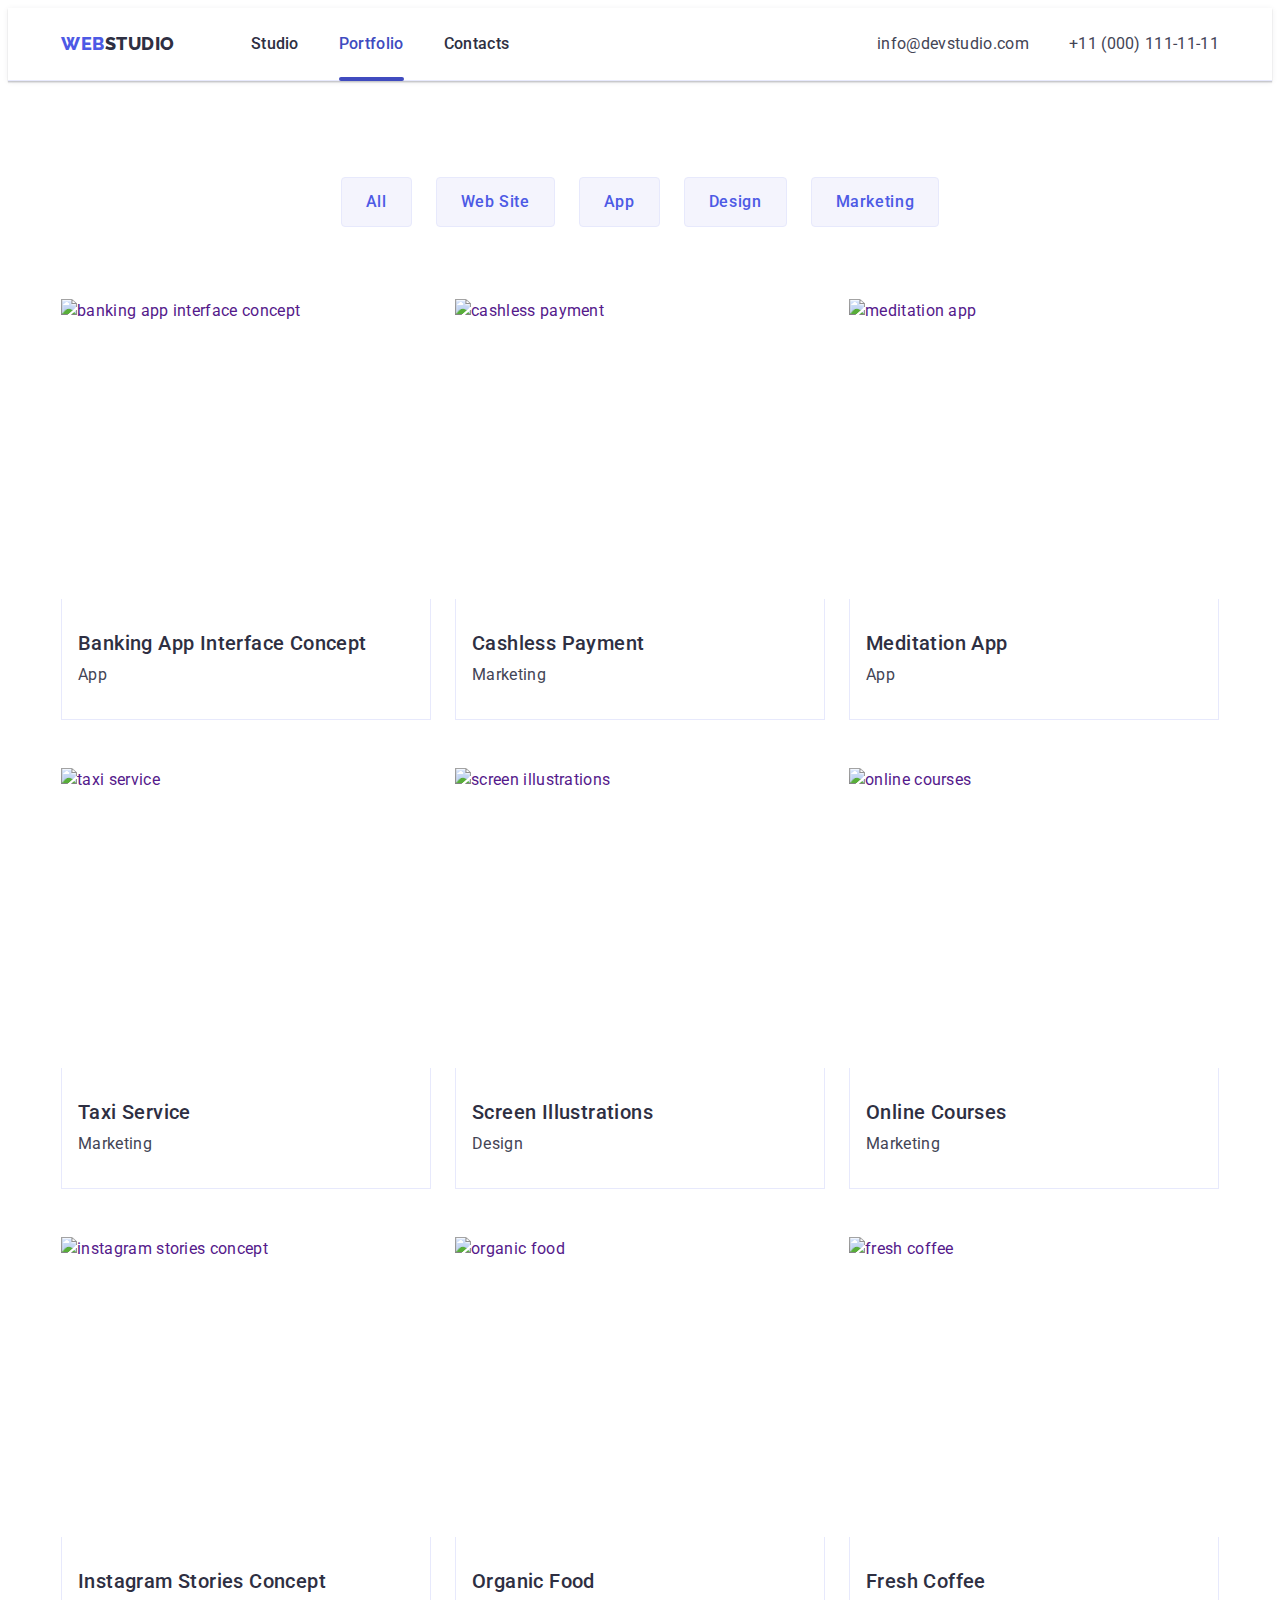
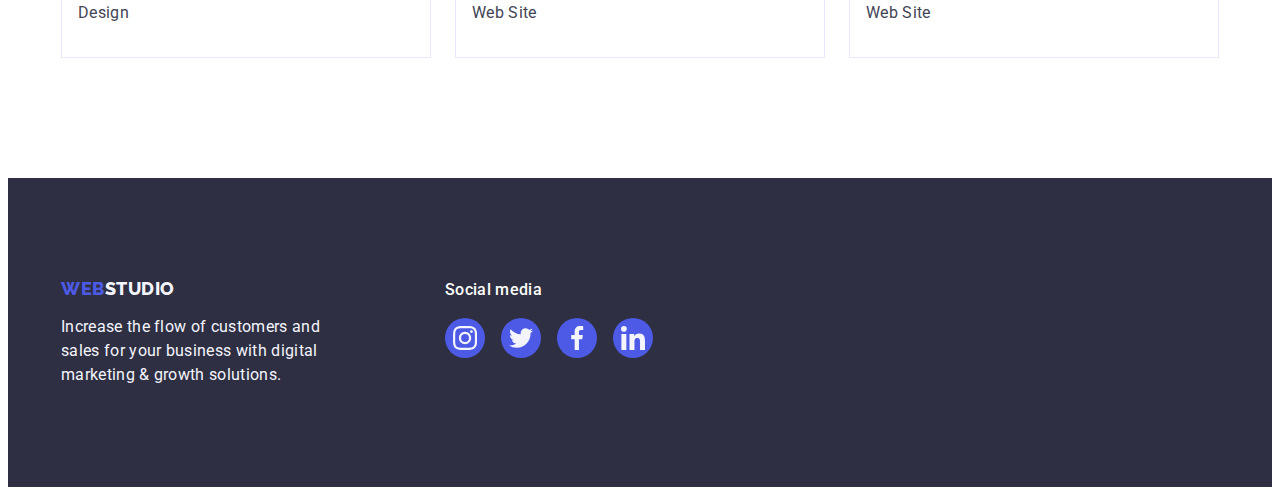
==== commit a4842098: "final changes for v4" ====
--- a/portfolio.html
+++ b/portfolio.html
@@ -21,6 +21,7 @@
     />
     <link rel="stylesheet" href="./css/style.css" />
   </head>
+
   <body>
     <header class="header">
       <div class="container header-container">
@@ -42,6 +43,7 @@
             </li>
           </ul>
         </nav>
+
         <address class="address">
           <ul class="address-items list">
             <li>
@@ -58,10 +60,12 @@
         </address>
       </div>
     </header>
+
     <main>
       <section class="portfolio">
         <div class="container">
           <h1 class="visually-hidden">Portfolio</h1>
+
           <ul class="list portfolio-buttons">
             <li><button type="button" class="filter-button">All</button></li>
             <li>
@@ -73,13 +77,14 @@
               <button type="button" class="filter-button">Marketing</button>
             </li>
           </ul>
+
           <ul class="list portfolio-items">
             <li class="portfolio-item">
               <a href="" class="portfolio-link link">
                 <div class="portfolio-image-container">
                   <img
                     src="./images/portfolio/banking-app.jpg"
-                    alt="banking app"
+                    alt="banking app interface concept"
                     width="360"
                     height="300"
                   />
@@ -205,7 +210,7 @@
                 <div class="portfolio-image-container">
                   <img
                     src="./images/portfolio/instagram-stories.jpg"
-                    alt="instagram stories"
+                    alt="instagram stories concept"
                     width="360"
                     height="300"
                   />
@@ -267,17 +272,19 @@
         </div>
       </section>
     </main>
+
     <footer class="footer">
       <div class="footer-container container">
         <div class="footer-info">
-          <a href="./index.html" class="logo link"
-            >Web<span class="logo-studio">Studio</span></a
-          >
+          <a href="./index.html" class="logo link">
+            Web<span class="logo-studio">Studio</span>
+          </a>
           <p class="footer-description">
             Increase the flow of customers and sales for your business with
             digital marketing & growth solutions.
           </p>
         </div>
+
         <div class="footer-socials-container">
           <p class="footer-socials-title">Social media</p>
           <ul class="footer-socials list">
--- a/css/style.css
+++ b/css/style.css
@@ -13,8 +13,11 @@
     --white: #FFFFFF;
     --lightslate: #8E8F99;
     --green: #31D0AA;
-    --navyblue-modal: rgba(46, 47, 66, 0.40);
     --dairy: #FCFCFC;
+
+    /* RGBA colors */
+    --rgba-navyblue: 46, 47, 66;
+    --rgba-balck: 0, 0, 0;
 
     /* Container configurations */
     --container-width: 1128px;
@@ -68,7 +71,6 @@
     font-family: inherit;
     line-height: inherit;
     cursor: pointer;
-    letter-spacing: 0.64px;
     padding: 0;
 }
 
@@ -122,13 +124,11 @@
 /* ------------------------ Header ------------------------ */
 
 .header {
-    padding-top: 24px;
-    padding-bottom: 24px;
     border-bottom: 1px solid var(--cornflower);
     box-shadow:
-        0px 1px 6px 0px rgba(46, 47, 66, 0.08),
-        0px 1px 1px 0px rgba(46, 47, 66, 0.16),
-        0px 2px 1px 0px rgba(46, 47, 66, 0.08);
+        0px 1px 6px 0px rgba(var(--rgba-navyblue), 0.08),
+        0px 1px 1px 0px rgba(var(--rgba-navyblue), 0.16),
+        0px 2px 1px 0px rgba(var(--rgba-navyblue), 0.08);
 }
 
 .header-container {
@@ -152,9 +152,8 @@
     font-family: var(--logo-font);
     font-weight: 800;
     font-size: 18px;
-    letter-spacing: 0.54px;
+    letter-spacing: 0.03em;
     line-height: 1.17;
-    margin-right: 76px
 }
 
 .logo-studio {
@@ -171,6 +170,7 @@
     color: var(--navyblue);
     font-weight: 500;
     padding: 24px 0;
+    display: block;
     position: relative;
 }
 
@@ -238,12 +238,13 @@
     padding-bottom: 188px;
     background-color: var(--navyblue);
     background-image:
-        linear-gradient(180deg, rgba(46, 47, 66, 0.70), rgba(46, 47, 66, 0.70)),
+        linear-gradient(180deg, rgba(var(--rgba-navyblue), 0.70), rgba(var(--rgba-navyblue), 0.70)),
         url(../images/studio/order-service.jpg);
     background-repeat: no-repeat;
     background-position: center;
     background-size: cover;
     max-width: 1440px;
+    margin: 0 auto;
 }
 
 .order-service-container {
@@ -270,9 +271,10 @@
     font-weight: 500;
     padding: 16px 32px;
     border-radius: 4px;
-    box-shadow: 0px 4px 4px 0px rgba(0, 0, 0, 0.15);
+    box-shadow: 0px 4px 4px 0px rgba(var(--rgba-balck), 0.15);
     min-width: 169px;
     height: 56px;
+    letter-spacing: 0.04em;
     transition: background-color var(--transition-time) var(--transition-function);
 }
 
@@ -351,9 +353,9 @@
     background-color: var(--white);
     border-radius: 0px 0px 4px 4px;
     box-shadow:
-        0px 2px 1px 0px rgba(46, 47, 66, 0.08),
-        0px 1px 1px 0px rgba(46, 47, 66, 0.16),
-        0px 1px 6px 0px rgba(46, 47, 66, 0.08);
+        0px 2px 1px 0px rgba(var(--rgba-navyblue), 0.08),
+        0px 1px 1px 0px rgba(var(--rgba-navyblue), 0.16),
+        0px 1px 6px 0px rgba(var(--rgba-navyblue), 0.08);
     /* (container_total_width / combined_gap_between_all_items) / all_items_count */
     width: calc((100% - 24px * 3) / 4);
 }
@@ -421,7 +423,9 @@
     justify-content: center;
     border-radius: 4px;
     border: 1px solid currentColor;
-    transition: color var(--transition-time) var(--transition-function);
+    transition:
+        border-color var(--transition-time) var(--transition-function),
+        color var(--transition-time) var(--transition-function);
 }
 
 .customer-link:is(:hover, :focus) {
@@ -437,7 +441,7 @@
 .backdrop {
     position: fixed;
     top: 0;
-    background: var(--navyblue-modal);
+    background: rgba(var(--rgba-navyblue), 0.40);
     width: 100%;
     height: 100%;
     transition:
@@ -455,9 +459,9 @@
     border-radius: 4px;
     background: var(--dairy);
     box-shadow:
-        0px 2px 1px 0px rgba(0, 0, 0, 0.20),
-        0px 1px 3px 0px rgba(0, 0, 0, 0.12),
-        0px 1px 1px 0px rgba(0, 0, 0, 0.14);
+        0px 2px 1px 0px rgba(var(--rgba-balck), 0.20),
+        0px 1px 3px 0px rgba(var(--rgba-balck), 0.12),
+        0px 1px 1px 0px rgba(var(--rgba-balck), 0.14);
     transition: transform var(--transition-time) var(--transition-function);
 }
 
@@ -473,7 +477,7 @@
     width: 24px;
     height: 24px;
     background-color: var(--cornflower);
-    border: 1px solid rgba(0, 0, 0, 0.10);
+    border: 1px solid rgba(var(--rgba-balck), 0.10);
     display: flex;
     align-items: center;
     justify-content: center;
@@ -526,21 +530,20 @@
     border: 1px solid var(--cornflower);
     padding: 12px 24px;
     border-radius: 4px;
-    transition:
-        box-shadow var(--transition-time) var(--transition-function),
-        color var(--transition-time) var(--transition-function),
-        background-color var(--transition-time) var(--transition-function),
-        border var(--transition-time) var(--transition-function);
+    letter-spacing: 0.04em;
+    transition-property: color, background-color, border-color, box-shadow;
+    transition-duration: var(--transition-time);
+    transition-timing-function: var(--transition-function);
 }
 
 .filter-button:is(:hover, :focus) {
     color: var(--white);
     background-color: var(--ocean);
     box-shadow:
-        0px 2px 2px 0px rgba(0, 0, 0, 0.12),
-        0px 2px 1px 0px rgba(0, 0, 0, 0.08),
-        0px 3px 1px 0px rgba(0, 0, 0, 0.10);
-    border: 1px solid transparent;
+        0px 2px 2px 0px rgba(var(--rgba-balck), 0.12),
+        0px 2px 1px 0px rgba(var(--rgba-balck), 0.08),
+        0px 3px 1px 0px rgba(var(--rgba-balck), 0.10);
+    border-color: transparent;
 }
 
 .portfolio-items {
@@ -561,9 +564,9 @@
 
 .portfolio-link:is(:hover, :focus) {
     box-shadow:
-        0px 2px 1px 0px rgba(46, 47, 66, 0.08),
-        0px 1px 1px 0px rgba(46, 47, 66, 0.16),
-        0px 1px 6px 0px rgba(46, 47, 66, 0.08);
+        0px 2px 1px 0px rgba(var(--rgba-navyblue), 0.08),
+        0px 1px 1px 0px rgba(var(--rgba-navyblue), 0.16),
+        0px 1px 6px 0px rgba(var(--rgba-navyblue), 0.08);
 }
 
 .portfolio-image-container {
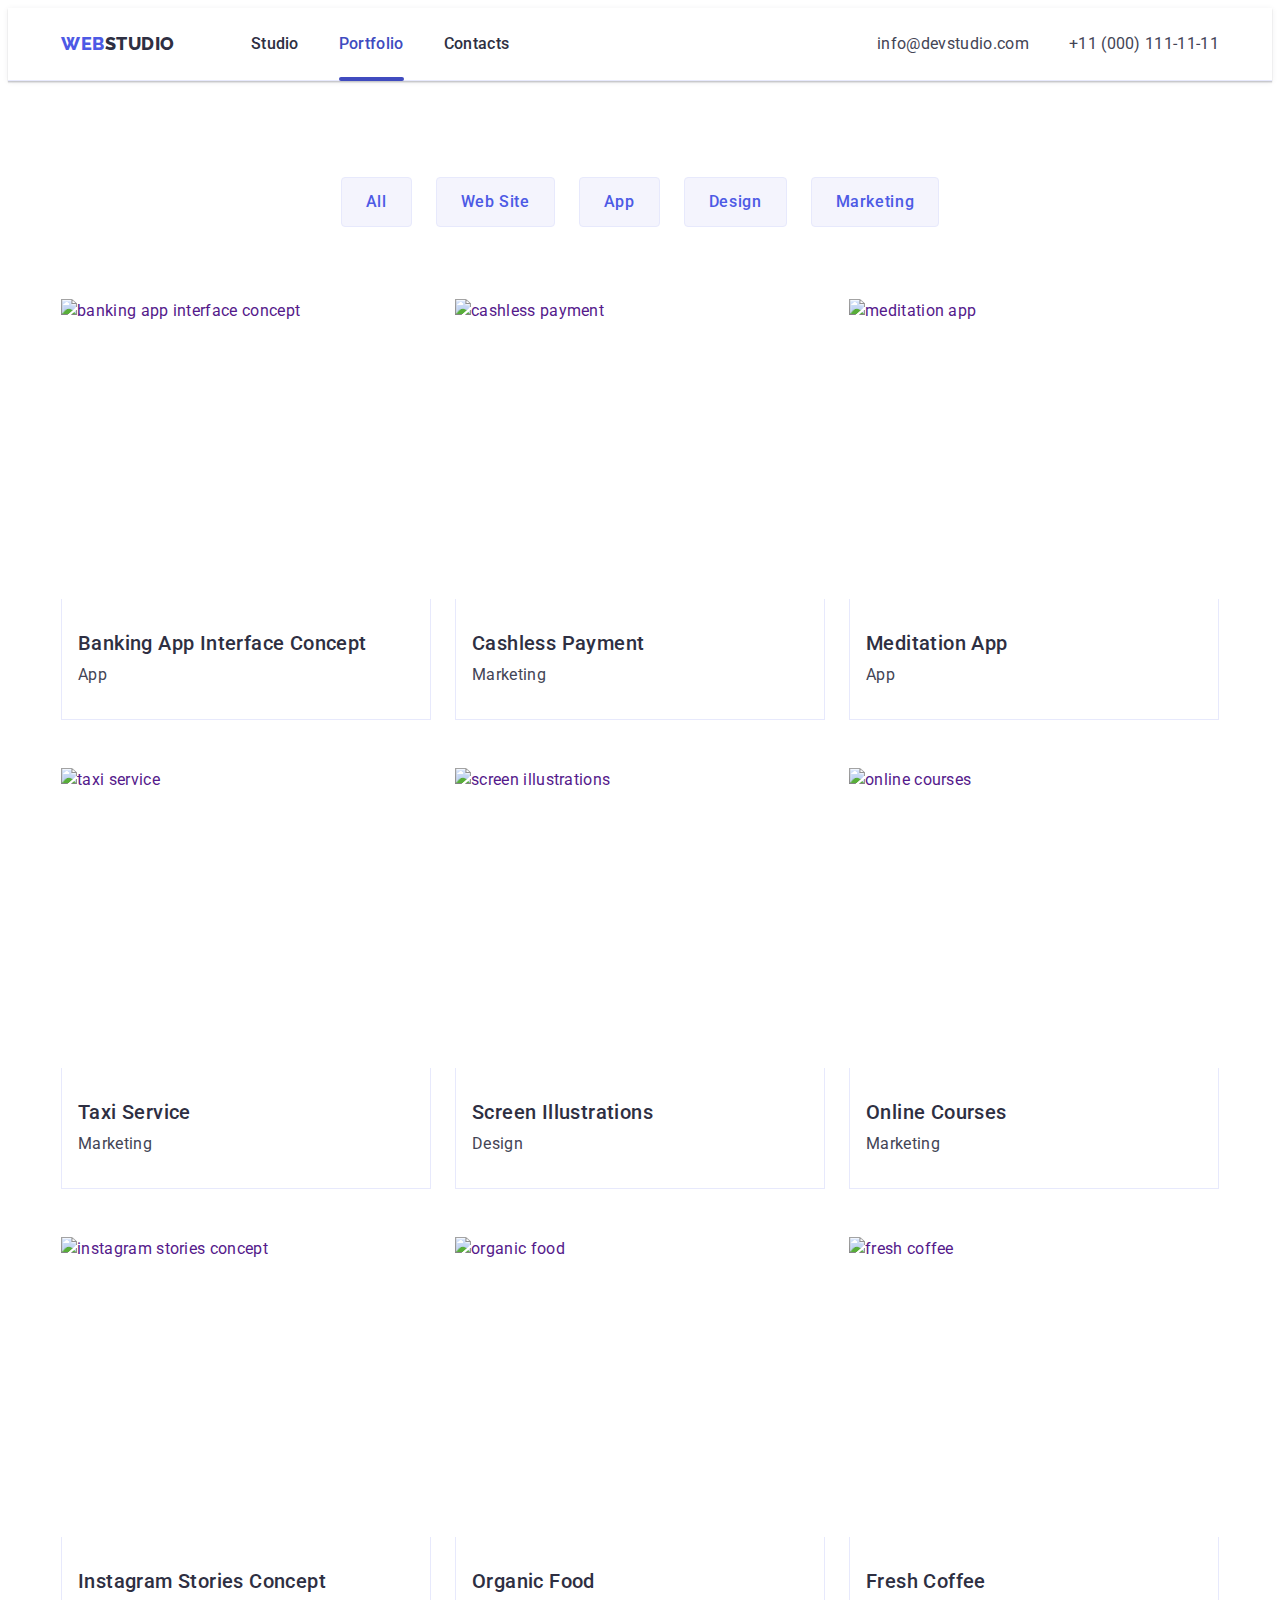
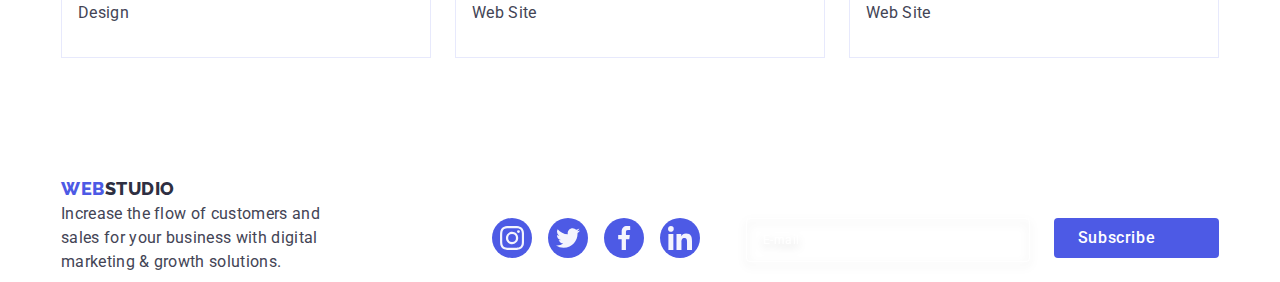
==== commit 766563cd: "fixing the order form" ====
--- a/portfolio.html
+++ b/portfolio.html
@@ -273,7 +273,7 @@
       </section>
     </main>
 
-    <footer class="footer">
+    <footer>
       <div class="footer-container container">
         <div class="footer-info">
           <a href="./index.html" class="logo link">
@@ -342,6 +342,31 @@
             </li>
           </ul>
         </div>
+
+        <div class="subscribe-container">
+          <p class="subscribe-title">Subscribe</p>
+
+          <form name="subscribe" class="subscribe-form">
+            <label class="subscribe-email-label">
+              <input
+                type="email"
+                name="subscribe-email"
+                placeholder="E-mail"
+                class="subscribe-email-input"
+                minlength="5"
+                maxlength="28"
+                required
+              />
+            </label>
+
+            <button type="submit" class="subscribe-submit">
+              Subscribe
+              <svg class="subscribe-submit-icon" width="24" height="24">
+                <use href="./images/icons.svg#icon-folded-plane"></use>
+              </svg>
+            </button>
+          </form>
+        </div>
       </div>
     </footer>
   </body>
--- a/css/style.css
+++ b/css/style.css
@@ -72,6 +72,11 @@
     line-height: inherit;
     cursor: pointer;
     padding: 0;
+}
+
+input {
+    font-family: inherit;
+    outline: transparent;
 }
 
 .link {
@@ -463,6 +468,7 @@
         0px 1px 3px 0px rgba(var(--rgba-balck), 0.12),
         0px 1px 1px 0px rgba(var(--rgba-balck), 0.14);
     transition: transform var(--transition-time) var(--transition-function);
+    padding: 72px 24px 24px;
 }
 
 .backdrop.is-hidden .modal {
@@ -507,6 +513,139 @@
     visibility: hidden;
     /* Disable interaction */
     pointer-events: none;
+}
+
+.order-form-title {
+    margin-bottom: 16px;
+    color: var(--navyblue);
+    text-align: center;
+    font-weight: 500;
+}
+
+.order-field-wrapper {
+    margin-bottom: 8px;
+}
+
+.order-label {
+    display: block;
+    color: var(--lightslate);
+    font-size: 12px;
+    letter-spacing: 0.04em;
+    margin-bottom: 4px;
+}
+
+.order-input-wrapper {
+    position: relative;
+}
+
+.order-input {
+    width: 100%;
+    height: 40px;
+    border-radius: 4px;
+    border: 1px solid rgba(var(--rgba-navyblue), 0.40);
+    padding-left: 38px;
+    background-color: transparent;
+    transition: border-color var(--transition-time) var(--transition-function);
+}
+
+.order-input::placeholder {
+    color: rgba(var(--rgba-navyblue), 0.40);
+    font-size: 12px;
+    line-height: 1.17;
+    letter-spacing: 0.04em;
+}
+
+.order-input:focus {
+    border-color: var(--iris);
+}
+
+.order-icon {
+    position: absolute;
+    left: 16px;
+    top: 50%;
+    transform: translateY(-50%);
+    transition: fill var(--transition-time) var(--transition-function);
+}
+
+.order-input:focus+.order-icon {
+    fill: var(--iris);
+}
+
+.order-comment-field-wrapper {
+    margin-bottom: 16px;
+}
+
+.order-comment {
+    padding: 8px 16px;
+    height: 120px;
+    resize: none;
+    outline: transparent;
+    color: rgba(var(--rgba-navyblue), 0.4);
+}
+
+.order-checkbox-wrap {
+    margin-bottom: 24px;
+}
+
+.order-checkbox {
+    width: 24px;
+    height: 24px;
+}
+
+.order-terms {
+    color: var(--lightslate);
+    font-size: 12px;
+    line-height: 1.17;
+    letter-spacing: 0.04em;
+    cursor: pointer;
+}
+
+.order-checkbox-check {
+    display: inline-flex;
+    align-items: center;
+    justify-content: center;
+    width: 24px;
+    height: 24px;
+    border-radius: 2px;
+    border: 1px solid rgba(var(--rgba-navyblue), 0.40);
+    fill: transparent;
+    margin-right: 8px;
+    transition-duration: var(--transition-time);
+    transition-timing-function: var(--transition-function);
+    transition-property: background-color, border, fill;
+}
+
+input[type="checkbox"]:checked+label>span {
+    background-color: var(--ocean);
+    fill: var(--cloud);
+    border: none;
+}
+
+input[type="checkbox"]:focus+label>span {
+    border-color: var(--iris);
+}
+
+.order-terms-link {
+    color: var(--iris);
+}
+
+.order-submit {
+    display: block;
+    min-width: 169px;
+    height: 56px;
+    margin: 24px auto 0;
+    padding: 16px 32px;
+    border-radius: 4px;
+    background: var(--iris);
+    box-shadow: 0px 4px 4px 0px rgba(var(--rgba-balck), 0.15);
+    color: var(--white);
+    font-weight: 500;
+    letter-spacing: 0.04em;
+    transition: background-color var(--transition-time) var(--transition-function);
+}
+
+.order-submit:is(:hover, :focus) {
+    background-color: var(--ocean);
 }
 
 /* !------------------------ Protfolio Page ------------------------ */
@@ -612,7 +751,7 @@
 
 .footer-container {
     display: flex;
-    align-items: baseline;
+    justify-content: space-between;
 }
 
 .footer-info {
@@ -668,4 +807,75 @@
 
 .footer-social-icon {
     fill: var(--cloud);
+}
+
+/* Subscribe form */
+
+.subscribe-container {}
+
+.subscribe-title {
+    margin-bottom: 16px;
+    font-weight: 500;
+    color: var(--white);
+}
+
+.subscribe-form {
+    display: flex;
+    gap: 24px;
+}
+
+.subscribe-email-label {}
+
+.subscribe-email-input {
+    border-radius: 4px;
+    border: 1px solid var(--white);
+    filter: drop-shadow(0px 4px 4px rgba(var(--rgba-balck), 0.15));
+    padding-left: 16px;
+    letter-spacing: 0.04em;
+    width: 264px;
+    height: 40px;
+    background-color: transparent;
+    transition: border-color var(--transition-time) var(--transition-function);
+    color: var(--white);
+    font-size: 12px;
+    line-height: 1.5;
+}
+
+.subscribe-email-input::placeholder {
+    color: var(--white);
+    transition: opacity var(--transition-time) var(--transition-function);
+}
+
+.subscribe-email-input:is(:hover, :focus) {
+    border-color: var(--iris);
+}
+
+.subscribe-email-input:focus::placeholder {
+    opacity: 0;
+}
+
+.subscribe-submit {
+    min-width: 165px;
+    height: 40px;
+    display: flex;
+    justify-content: center;
+    align-items: center;
+    font-weight: 500;
+    letter-spacing: 0.04em;
+    color: var(--white);
+    background-color: var(--iris);
+    border-radius: 4px;
+
+    /*
+    padding: 8px 24px; */
+    transition: background-color var(--transition-time) var(--transition-function);
+}
+
+.subscribe-submit:is(:hover, :focus) {
+    background-color: var(--ocean);
+}
+
+.subscribe-submit-icon {
+    margin-left: 16px;
+    fill: var(--white);
 }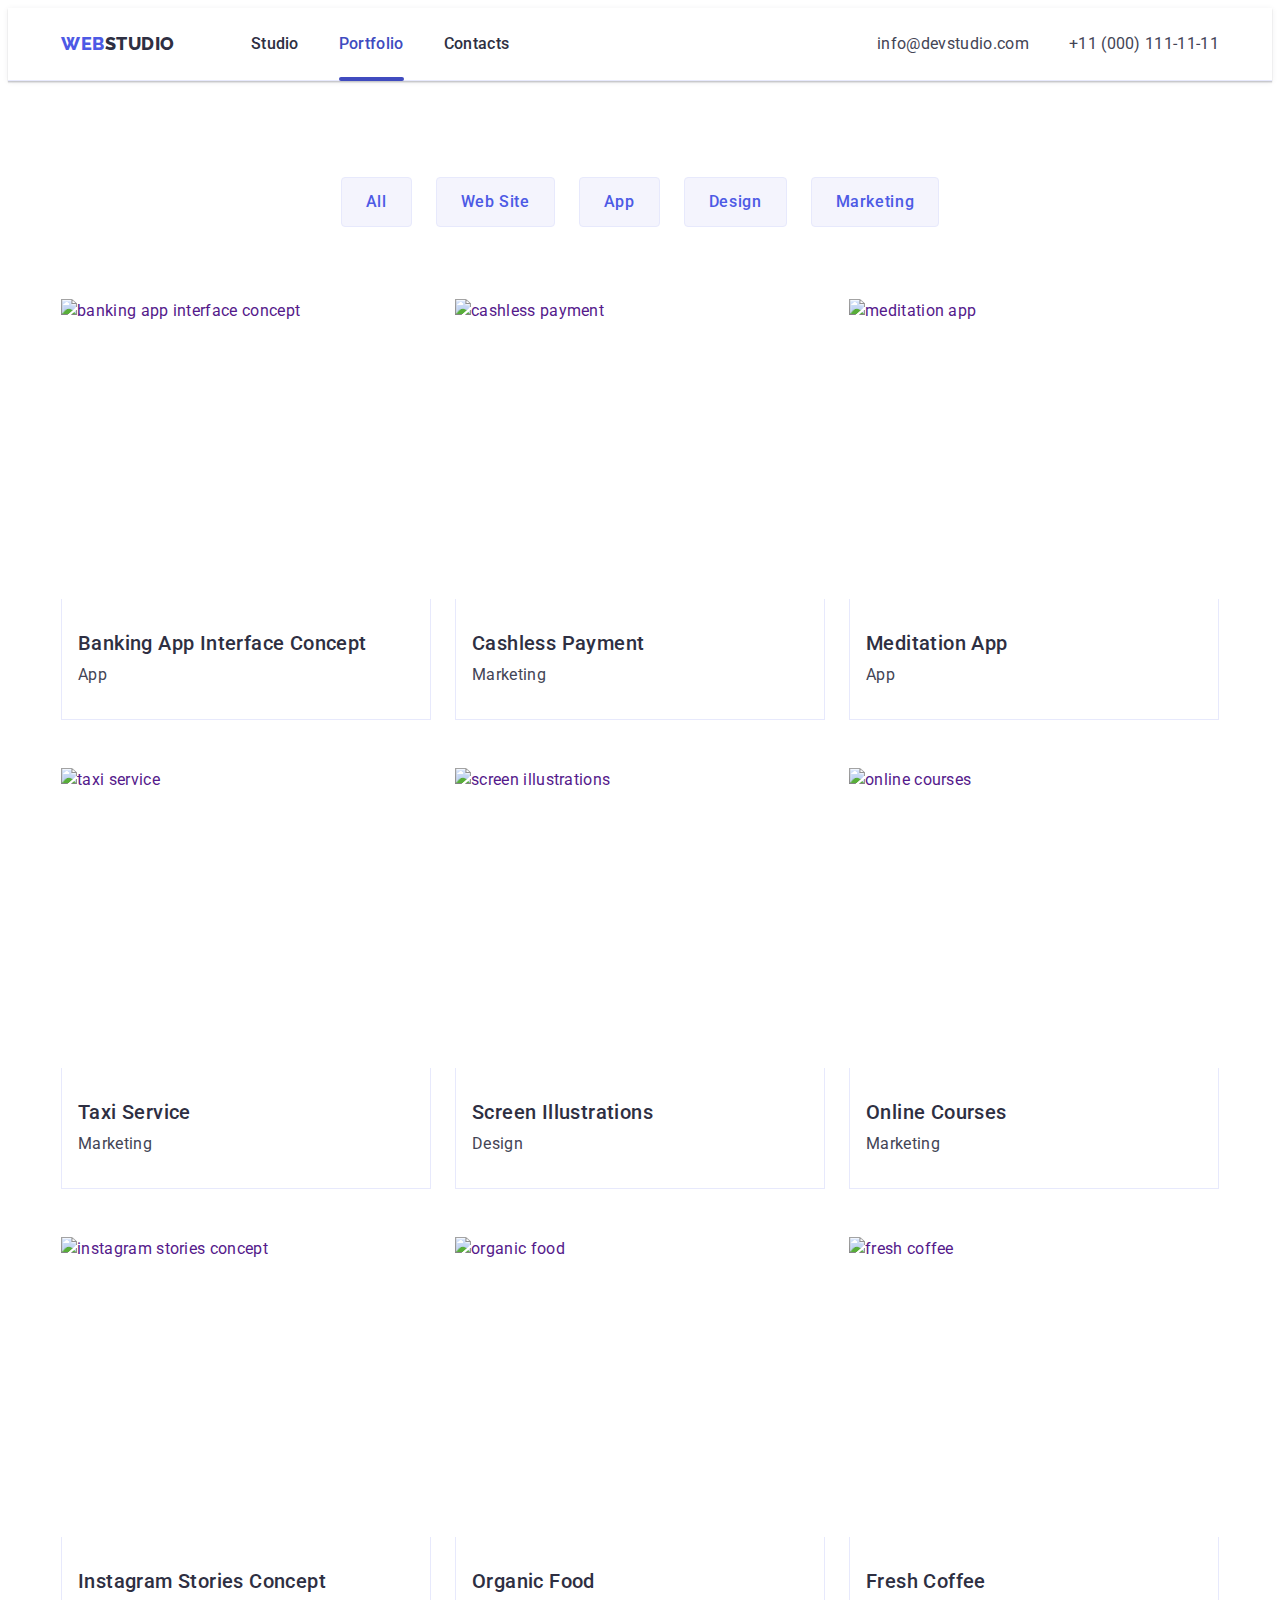
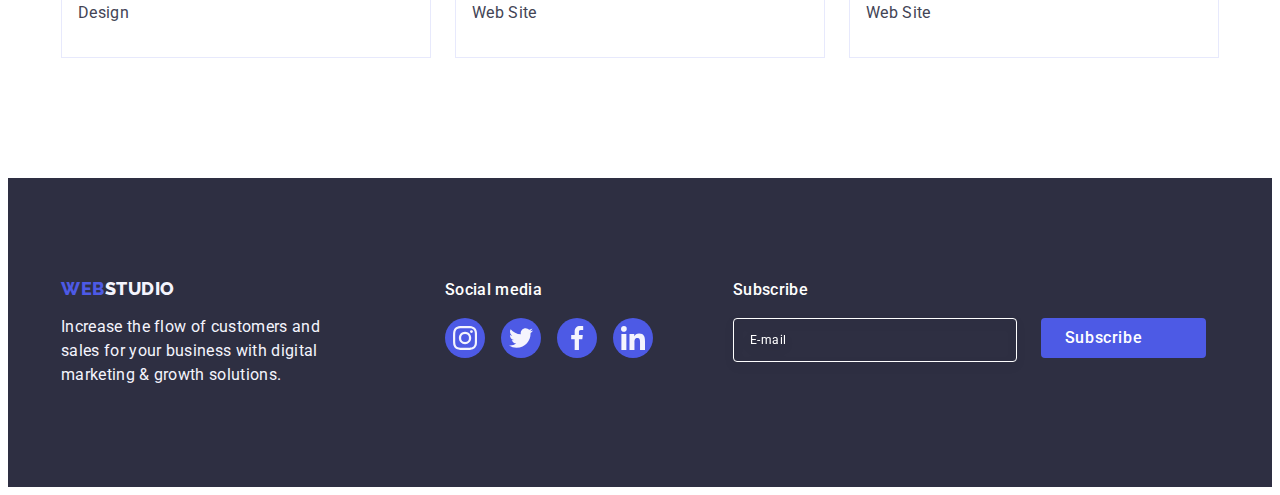
==== commit 2446b970: "fix footer gap and class" ====
--- a/portfolio.html
+++ b/portfolio.html
@@ -273,7 +273,7 @@
       </section>
     </main>
 
-    <footer>
+    <footer class="footer">
       <div class="footer-container container">
         <div class="footer-info">
           <a href="./index.html" class="logo link">
--- a/css/style.css
+++ b/css/style.css
@@ -532,6 +532,7 @@
     font-size: 12px;
     letter-spacing: 0.04em;
     margin-bottom: 4px;
+    line-height: 1.17;
 }
 
 .order-input-wrapper {
@@ -581,15 +582,19 @@
     resize: none;
     outline: transparent;
     color: rgba(var(--rgba-navyblue), 0.4);
+    font-size: 12px;
+    letter-spacing: 0.04em;
+    line-height: 1.17;
 }
 
 .order-checkbox-wrap {
     margin-bottom: 24px;
 }
 
+.order-checkbox-check,
 .order-checkbox {
-    width: 24px;
-    height: 24px;
+    width: 16px;
+    height: 16px;
 }
 
 .order-terms {
@@ -601,13 +606,11 @@
 }
 
 .order-checkbox-check {
-    display: inline-flex;
-    align-items: center;
-    justify-content: center;
-    width: 24px;
-    height: 24px;
     border-radius: 2px;
     border: 1px solid rgba(var(--rgba-navyblue), 0.40);
+    display: inline-flex;
+    align-items: center;
+    justify-content: center;
     fill: transparent;
     margin-right: 8px;
     transition-duration: var(--transition-time);
@@ -751,7 +754,6 @@
 
 .footer-container {
     display: flex;
-    justify-content: space-between;
 }
 
 .footer-info {
@@ -811,7 +813,9 @@
 
 /* Subscribe form */
 
-.subscribe-container {}
+.subscribe-container {
+    margin-left: 80px;
+}
 
 .subscribe-title {
     margin-bottom: 16px;
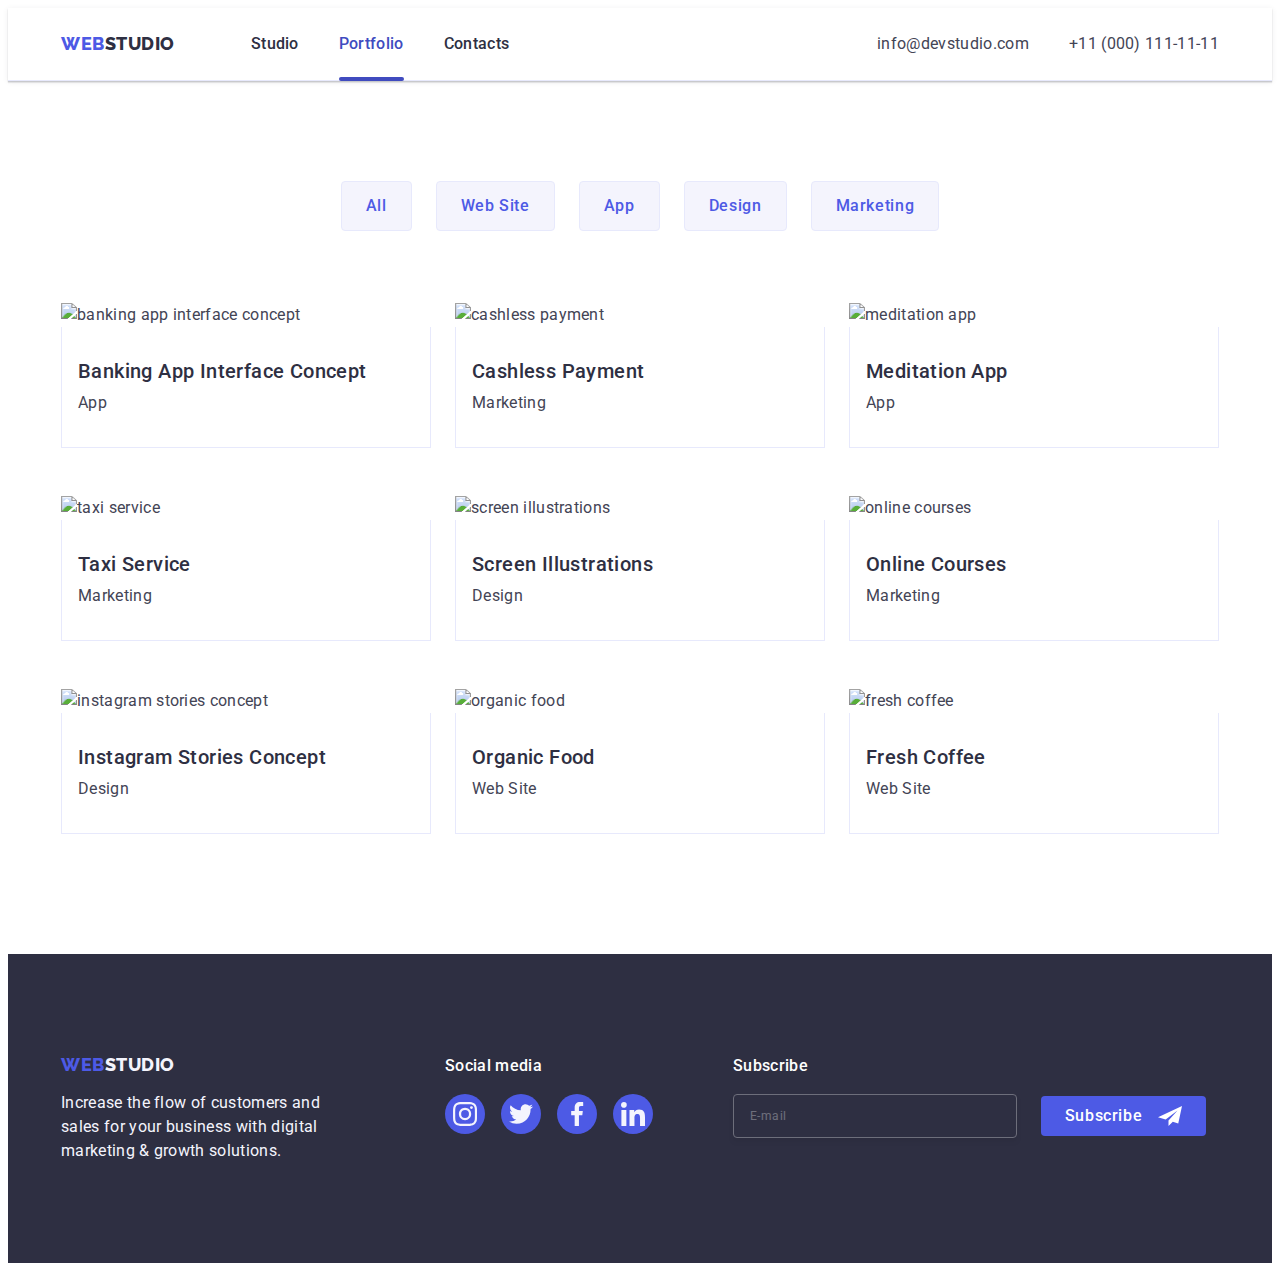
==== commit 44747cf7: "Merge pull request #8 from Troshuk/v6" ====
--- a/portfolio.html
+++ b/portfolio.html
@@ -19,16 +19,75 @@
       href="https://fonts.googleapis.com/css2?family=Raleway:wght@800&family=Roboto:wght@400;500;700;900&display=swap"
       rel="stylesheet"
     />
+
     <link rel="stylesheet" href="./css/style.css" />
+    <link rel="stylesheet" href="./css/media.css" />
   </head>
 
   <body>
     <header class="header">
       <div class="container header-container">
-        <nav class="menu">
+        <nav class="header-menu">
           <a href="./index.html" class="logo link">
             Web<span class="logo-studio">Studio</span>
           </a>
+
+          <ul class="header-menu-items list">
+            <li>
+              <a href="./index.html" class="header-menu-item link">Studio</a>
+            </li>
+            <li>
+              <a
+                href="./portfolio.html"
+                class="header-menu-item link current-page"
+              >
+                Portfolio
+              </a>
+            </li>
+            <li>
+              <a href="" class="header-menu-item link">Contacts</a>
+            </li>
+          </ul>
+
+          <button
+            type="button"
+            class="menu-open-button js-open-menu"
+            aria-expanded="false"
+            aria-controls="mobile-menu"
+          >
+            <svg class="menu-open-icon" width="32" height="22">
+              <use href="./images/icons.svg#icon-menu"></use>
+            </svg>
+          </button>
+        </nav>
+
+        <address class="header-address">
+          <ul class="header-address-items list">
+            <li>
+              <a
+                href="mailto:info@devstudio.com"
+                class="header-address-item link"
+              >
+                info@devstudio.com
+              </a>
+            </li>
+            <li>
+              <a href="tel:+110001111111" class="header-address-item link">
+                +11 (000) 111-11-11
+              </a>
+            </li>
+          </ul>
+        </address>
+      </div>
+
+      <div class="menu js-menu-container" id="mobile-menu">
+        <button type="button" class="menu-close-button js-close-menu">
+          <svg class="menu-close-icon" width="8" height="8">
+            <use href="./images/icons.svg#icon-x-close"></use>
+          </svg>
+        </button>
+
+        <nav class="menu-navigation">
           <ul class="menu-items list">
             <li>
               <a href="./index.html" class="menu-item link">Studio</a>
@@ -44,20 +103,80 @@
           </ul>
         </nav>
 
-        <address class="address">
-          <ul class="address-items list">
-            <li>
-              <a href="mailto:info@devstudio.com" class="address-item link">
-                info@devstudio.com
-              </a>
-            </li>
-            <li>
-              <a href="tel:+110001111111" class="address-item link">
-                +11 (000) 111-11-11
+        <div class="menu-bottom-container">
+          <address class="menu-address">
+            <ul class="menu-address-items list">
+              <li class="menu-address-item">
+                <a href="tel:+110001111111" class="menu-address-phone link">
+                  +11 (000) 111-11-11
+                </a>
+              </li>
+              <li class="menu-address-item">
+                <a
+                  href="mailto:info@devstudio.com"
+                  class="menu-address-email link"
+                >
+                  info@devstudio.com
+                </a>
+              </li>
+            </ul>
+          </address>
+
+          <ul class="menu-socials list">
+            <li class="menu-social-item">
+              <a
+                href=""
+                aria-label="instagram"
+                target="_blank"
+                rel="noopener noreferrer"
+                class="menu-social-link link"
+              >
+                <svg class="menu-social-icon" width="24" height="24">
+                  <use href="./images/icons.svg#icon-instagram"></use>
+                </svg>
+              </a>
+            </li>
+            <li class="menu-social-item">
+              <a
+                href=""
+                aria-label="twitter"
+                target="_blank"
+                rel="noopener noreferrer"
+                class="menu-social-link link"
+              >
+                <svg class="menu-social-icon" width="24" height="24">
+                  <use href="./images/icons.svg#icon-twitter"></use>
+                </svg>
+              </a>
+            </li>
+            <li class="menu-social-item">
+              <a
+                href=""
+                aria-label="facebook"
+                target="_blank"
+                rel="noopener noreferrer"
+                class="menu-social-link link"
+              >
+                <svg class="menu-social-icon" width="24" height="24">
+                  <use href="./images/icons.svg#icon-facebook"></use>
+                </svg>
+              </a>
+            </li>
+            <li class="menu-social-item">
+              <a
+                href=""
+                aria-label="linkedin"
+                target="_blank"
+                rel="noopener noreferrer"
+                class="menu-social-link link"
+              >
+                <svg class="menu-social-icon" width="24" height="24">
+                  <use href="./images/icons.svg#icon-linkedin"></use>
+                </svg>
               </a>
             </li>
           </ul>
-        </address>
+        </div>
       </div>
     </header>
 
@@ -80,191 +199,420 @@
 
           <ul class="list portfolio-items">
             <li class="portfolio-item">
-              <a href="" class="portfolio-link link">
-                <div class="portfolio-image-container">
-                  <img
-                    src="./images/portfolio/banking-app.jpg"
-                    alt="banking app interface concept"
-                    width="360"
-                    height="300"
-                  />
-                  <p class="portfolio-item-cover-text">
-                    14 Stylish and User-Friendly App Design Concepts · Task
-                    Manager App · Calorie Tracker App · Exotic Fruit Ecommerce
-                    App · Cloud Storage App
-                  </p>
-                </div>
-                <div class="protfolio-card-info">
-                  <h2 class="item-title">Banking App Interface Concept</h2>
-                  <p class="item-description">App</p>
-                </div>
-              </a>
-            </li>
-            <li class="portfolio-item">
-              <a href="" class="portfolio-link link">
-                <div class="portfolio-image-container">
-                  <img
-                    src="./images/portfolio/cashless-payment.jpg"
-                    alt="cashless payment"
-                    width="360"
-                    height="300"
-                  />
-                  <p class="portfolio-item-cover-text">
-                    14 Stylish and User-Friendly App Design Concepts · Task
-                    Manager App · Calorie Tracker App · Exotic Fruit Ecommerce
-                    App · Cloud Storage App
-                  </p>
-                </div>
-                <div class="protfolio-card-info">
-                  <h2 class="item-title">Cashless Payment</h2>
-                  <p class="item-description">Marketing</p>
-                </div>
-              </a>
-            </li>
-            <li class="portfolio-item">
-              <a href="" class="portfolio-link link">
-                <div class="portfolio-image-container">
-                  <img
-                    src="./images/portfolio/meditation-app.jpg"
-                    alt="meditation app"
-                    width="360"
-                    height="300"
-                  />
-                  <p class="portfolio-item-cover-text">
-                    14 Stylish and User-Friendly App Design Concepts · Task
-                    Manager App · Calorie Tracker App · Exotic Fruit Ecommerce
-                    App · Cloud Storage App
-                  </p>
-                </div>
-                <div class="protfolio-card-info">
-                  <h2 class="item-title">Meditation App</h2>
-                  <p class="item-description">App</p>
-                </div>
-              </a>
-            </li>
-            <li class="portfolio-item">
-              <a href="" class="portfolio-link link">
-                <div class="portfolio-image-container">
-                  <img
-                    src="./images/portfolio/taxi-service.jpg"
-                    alt="taxi service"
-                    width="360"
-                    height="300"
-                  />
-                  <p class="portfolio-item-cover-text">
-                    14 Stylish and User-Friendly App Design Concepts · Task
-                    Manager App · Calorie Tracker App · Exotic Fruit Ecommerce
-                    App · Cloud Storage App
-                  </p>
-                </div>
-                <div class="protfolio-card-info">
-                  <h2 class="item-title">Taxi Service</h2>
-                  <p class="item-description">Marketing</p>
-                </div>
-              </a>
-            </li>
-            <li class="portfolio-item">
-              <a href="" class="portfolio-link link">
-                <div class="portfolio-image-container">
-                  <img
-                    src="./images/portfolio/screen-illustrations.jpg"
-                    alt="screen illustrations"
-                    width="360"
-                    height="300"
-                  />
-                  <p class="portfolio-item-cover-text">
-                    14 Stylish and User-Friendly App Design Concepts · Task
-                    Manager App · Calorie Tracker App · Exotic Fruit Ecommerce
-                    App · Cloud Storage App
-                  </p>
-                </div>
-                <div class="protfolio-card-info">
-                  <h2 class="item-title">Screen Illustrations</h2>
-                  <p class="item-description">Design</p>
-                </div>
-              </a>
-            </li>
-            <li class="portfolio-item">
-              <a href="" class="portfolio-link link">
-                <div class="portfolio-image-container">
-                  <img
-                    src="./images/portfolio/online-courses.jpg"
-                    alt="online courses"
-                    width="360"
-                    height="300"
-                  />
-                  <p class="portfolio-item-cover-text">
-                    14 Stylish and User-Friendly App Design Concepts · Task
-                    Manager App · Calorie Tracker App · Exotic Fruit Ecommerce
-                    App · Cloud Storage App
-                  </p>
-                </div>
-                <div class="protfolio-card-info">
-                  <h2 class="item-title">Online Courses</h2>
-                  <p class="item-description">Marketing</p>
-                </div>
-              </a>
-            </li>
-            <li class="portfolio-item">
-              <a href="" class="portfolio-link link">
-                <div class="portfolio-image-container">
-                  <img
-                    src="./images/portfolio/instagram-stories.jpg"
-                    alt="instagram stories concept"
-                    width="360"
-                    height="300"
-                  />
-                  <p class="portfolio-item-cover-text">
-                    14 Stylish and User-Friendly App Design Concepts · Task
-                    Manager App · Calorie Tracker App · Exotic Fruit Ecommerce
-                    App · Cloud Storage App
-                  </p>
-                </div>
-                <div class="protfolio-card-info">
-                  <h2 class="item-title">Instagram Stories Concept</h2>
-                  <p class="item-description">Design</p>
-                </div>
-              </a>
-            </li>
-            <li class="portfolio-item">
-              <a href="" class="portfolio-link link">
-                <div class="portfolio-image-container">
-                  <img
-                    src="./images/portfolio/organic-food.jpg"
-                    alt="organic food"
-                    width="360"
-                    height="300"
-                  />
-                  <p class="portfolio-item-cover-text">
-                    14 Stylish and User-Friendly App Design Concepts · Task
-                    Manager App · Calorie Tracker App · Exotic Fruit Ecommerce
-                    App · Cloud Storage App
-                  </p>
-                </div>
-                <div class="protfolio-card-info">
-                  <h2 class="item-title">Organic Food</h2>
-                  <p class="item-description">Web Site</p>
-                </div>
-              </a>
-            </li>
-            <li class="portfolio-item">
-              <a href="" class="portfolio-link link">
-                <div class="portfolio-image-container">
-                  <img
-                    src="./images/portfolio/fresh-coffee.jpg"
-                    alt="fresh coffee"
-                    width="360"
-                    height="300"
-                  />
-                  <p class="portfolio-item-cover-text">
-                    14 Stylish and User-Friendly App Design Concepts · Task
-                    Manager App · Calorie Tracker App · Exotic Fruit Ecommerce
-                    App · Cloud Storage App
-                  </p>
-                </div>
-                <div class="protfolio-card-info">
-                  <h2 class="item-title">Fresh Coffee</h2>
-                  <p class="item-description">Web Site</p>
+              <a href="#" class="portfolio-link link">
+                <div class="portfolio-image-container">
+                  <picture>
+                    <source
+                      srcset="
+                        ./images/portfolio/banking-app.jpg    1x,
+                        ./images/portfolio/banking-app-2x.jpg 2x,
+                        ./images/portfolio/banking-app-3x.jpg 3x
+                      "
+                      media="(min-width: 1158px)"
+                    />
+                    <source
+                      srcset="
+                        ./images/portfolio/banking-app-tablet.jpg    1x,
+                        ./images/portfolio/banking-app-tablet-2x.jpg 2x,
+                        ./images/portfolio/banking-app-tablet-3x.jpg 3x
+                      "
+                      media="(min-width: 768px)"
+                    />
+                    <source
+                      srcset="
+                        ./images/portfolio/banking-app-mobile.jpg    1x,
+                        ./images/portfolio/banking-app-mobile-2x.jpg 2x,
+                        ./images/portfolio/banking-app-mobile-3x.jpg 3x
+                      "
+                      media="(max-width: 767px)"
+                    />
+                    <img
+                      src="./images/portfolio/banking-app-mobile-2x.jpg"
+                      alt="banking app interface concept"
+                      width="396"
+                    />
+                  </picture>
+                  <p class="portfolio-item-cover-text">
+                    14 Stylish and User-Friendly App Design Concepts · Task
+                    Manager App · Calorie Tracker App · Exotic Fruit Ecommerce
+                    App · Cloud Storage App
+                  </p>
+                </div>
+                <div class="protfolio-card-info">
+                  <h2 class="portfolio-item-title">
+                    Banking App Interface Concept
+                  </h2>
+                  <p>App</p>
+                </div>
+              </a>
+            </li>
+            <li class="portfolio-item">
+              <a href="#" class="portfolio-link link">
+                <div class="portfolio-image-container">
+                  <picture>
+                    <source
+                      srcset="
+                        ./images/portfolio/cashless-payment.jpg    1x,
+                        ./images/portfolio/cashless-payment-2x.jpg 2x,
+                        ./images/portfolio/cashless-payment-3x.jpg 3x
+                      "
+                      media="(min-width: 1158px)"
+                    />
+                    <source
+                      srcset="
+                        ./images/portfolio/cashless-payment-tablet.jpg    1x,
+                        ./images/portfolio/cashless-payment-tablet-2x.jpg 2x,
+                        ./images/portfolio/cashless-payment-tablet-3x.jpg 3x
+                      "
+                      media="(min-width: 768px)"
+                    />
+                    <source
+                      srcset="
+                        ./images/portfolio/cashless-payment-mobile.jpg    1x,
+                        ./images/portfolio/cashless-payment-mobile-2x.jpg 2x,
+                        ./images/portfolio/cashless-payment-mobile-3x.jpg 3x
+                      "
+                      media="(max-width: 767px)"
+                    />
+                    <img
+                      src="./images/portfolio/cashless-payment-mobile-2x.jpg"
+                      alt="cashless payment"
+                      width="396"
+                    />
+                  </picture>
+                  <p class="portfolio-item-cover-text">
+                    14 Stylish and User-Friendly App Design Concepts · Task
+                    Manager App · Calorie Tracker App · Exotic Fruit Ecommerce
+                    App · Cloud Storage App
+                  </p>
+                </div>
+                <div class="protfolio-card-info">
+                  <h2 class="portfolio-item-title">Cashless Payment</h2>
+                  <p>Marketing</p>
+                </div>
+              </a>
+            </li>
+            <li class="portfolio-item">
+              <a href="#" class="portfolio-link link">
+                <div class="portfolio-image-container">
+                  <picture>
+                    <source
+                      srcset="
+                        ./images/portfolio/meditation-app.jpg    1x,
+                        ./images/portfolio/meditation-app-2x.jpg 2x,
+                        ./images/portfolio/meditation-app-3x.jpg 3x
+                      "
+                      media="(min-width: 1158px)"
+                    />
+                    <source
+                      srcset="
+                        ./images/portfolio/meditation-app-tablet.jpg    1x,
+                        ./images/portfolio/meditation-app-tablet-2x.jpg 2x,
+                        ./images/portfolio/meditation-app-tablet-3x.jpg 3x
+                      "
+                      media="(min-width: 768px)"
+                    />
+                    <source
+                      srcset="
+                        ./images/portfolio/meditation-app-mobile.jpg    1x,
+                        ./images/portfolio/meditation-app-mobile-2x.jpg 2x,
+                        ./images/portfolio/meditation-app-mobile-3x.jpg 3x
+                      "
+                      media="(max-width: 767px)"
+                    />
+                    <img
+                      src="./images/portfolio/meditation-app-mobile-2x.jpg"
+                      alt="meditation app"
+                      width="396"
+                    />
+                  </picture>
+                  <p class="portfolio-item-cover-text">
+                    14 Stylish and User-Friendly App Design Concepts · Task
+                    Manager App · Calorie Tracker App · Exotic Fruit Ecommerce
+                    App · Cloud Storage App
+                  </p>
+                </div>
+                <div class="protfolio-card-info">
+                  <h2 class="portfolio-item-title">Meditation App</h2>
+                  <p>App</p>
+                </div>
+              </a>
+            </li>
+            <li class="portfolio-item">
+              <a href="#" class="portfolio-link link">
+                <div class="portfolio-image-container">
+                  <picture>
+                    <source
+                      srcset="
+                        ./images/portfolio/taxi-service.jpg    1x,
+                        ./images/portfolio/taxi-service-2x.jpg 2x,
+                        ./images/portfolio/taxi-service-3x.jpg 3x
+                      "
+                      media="(min-width: 1158px)"
+                    />
+                    <source
+                      srcset="
+                        ./images/portfolio/taxi-service-tablet.jpg    1x,
+                        ./images/portfolio/taxi-service-tablet-2x.jpg 2x,
+                        ./images/portfolio/taxi-service-tablet-3x.jpg 3x
+                      "
+                      media="(min-width: 768px)"
+                    />
+                    <source
+                      srcset="
+                        ./images/portfolio/taxi-service-mobile.jpg    1x,
+                        ./images/portfolio/taxi-service-mobile-2x.jpg 2x,
+                        ./images/portfolio/taxi-service-mobile-3x.jpg 3x
+                      "
+                      media="(max-width: 767px)"
+                    />
+                    <img
+                      src="./images/portfolio/taxi-service-mobile-2x.jpg"
+                      alt="taxi service"
+                      width="396"
+                    />
+                  </picture>
+                  <p class="portfolio-item-cover-text">
+                    14 Stylish and User-Friendly App Design Concepts · Task
+                    Manager App · Calorie Tracker App · Exotic Fruit Ecommerce
+                    App · Cloud Storage App
+                  </p>
+                </div>
+                <div class="protfolio-card-info">
+                  <h2 class="portfolio-item-title">Taxi Service</h2>
+                  <p>Marketing</p>
+                </div>
+              </a>
+            </li>
+            <li class="portfolio-item">
+              <a href="#" class="portfolio-link link">
+                <div class="portfolio-image-container">
+                  <picture>
+                    <source
+                      srcset="
+                        ./images/portfolio/screen-illustrations.jpg    1x,
+                        ./images/portfolio/screen-illustrations-2x.jpg 2x,
+                        ./images/portfolio/screen-illustrations-3x.jpg 3x
+                      "
+                      media="(min-width: 1158px)"
+                    />
+                    <source
+                      srcset="
+                        ./images/portfolio/screen-illustrations-tablet.jpg    1x,
+                        ./images/portfolio/screen-illustrations-tablet-2x.jpg 2x,
+                        ./images/portfolio/screen-illustrations-tablet-3x.jpg 3x
+                      "
+                      media="(min-width: 768px)"
+                    />
+                    <source
+                      srcset="
+                        ./images/portfolio/screen-illustrations-mobile.jpg    1x,
+                        ./images/portfolio/screen-illustrations-mobile-2x.jpg 2x,
+                        ./images/portfolio/screen-illustrations-mobile-3x.jpg 3x
+                      "
+                      media="(max-width: 767px)"
+                    />
+                    <img
+                      src="./images/portfolio/screen-illustrations-mobile-2x.jpg"
+                      alt="screen illustrations"
+                      width="396"
+                    />
+                  </picture>
+                  <p class="portfolio-item-cover-text">
+                    14 Stylish and User-Friendly App Design Concepts · Task
+                    Manager App · Calorie Tracker App · Exotic Fruit Ecommerce
+                    App · Cloud Storage App
+                  </p>
+                </div>
+                <div class="protfolio-card-info">
+                  <h2 class="portfolio-item-title">Screen Illustrations</h2>
+                  <p>Design</p>
+                </div>
+              </a>
+            </li>
+            <li class="portfolio-item">
+              <a href="#" class="portfolio-link link">
+                <div class="portfolio-image-container">
+                  <picture>
+                    <source
+                      srcset="
+                        ./images/portfolio/online-courses.jpg    1x,
+                        ./images/portfolio/online-courses-2x.jpg 2x,
+                        ./images/portfolio/online-courses-3x.jpg 3x
+                      "
+                      media="(min-width: 1158px)"
+                    />
+                    <source
+                      srcset="
+                        ./images/portfolio/online-courses-tablet.jpg    1x,
+                        ./images/portfolio/online-courses-tablet-2x.jpg 2x,
+                        ./images/portfolio/online-courses-tablet-3x.jpg 3x
+                      "
+                      media="(min-width: 768px)"
+                    />
+                    <source
+                      srcset="
+                        ./images/portfolio/online-courses-mobile.jpg    1x,
+                        ./images/portfolio/online-courses-mobile-2x.jpg 2x,
+                        ./images/portfolio/online-courses-mobile-3x.jpg 3x
+                      "
+                      media="(max-width: 767px)"
+                    />
+                    <img
+                      src="./images/portfolio/online-courses-mobile-2x.jpg"
+                      alt="online courses"
+                      width="396"
+                    />
+                  </picture>
+                  <p class="portfolio-item-cover-text">
+                    14 Stylish and User-Friendly App Design Concepts · Task
+                    Manager App · Calorie Tracker App · Exotic Fruit Ecommerce
+                    App · Cloud Storage App
+                  </p>
+                </div>
+                <div class="protfolio-card-info">
+                  <h2 class="portfolio-item-title">Online Courses</h2>
+                  <p>Marketing</p>
+                </div>
+              </a>
+            </li>
+            <li class="portfolio-item">
+              <a href="#" class="portfolio-link link">
+                <div class="portfolio-image-container">
+                  <picture>
+                    <source
+                      srcset="
+                        ./images/portfolio/instagram-stories.jpg    1x,
+                        ./images/portfolio/instagram-stories-2x.jpg 2x,
+                        ./images/portfolio/instagram-stories-3x.jpg 3x
+                      "
+                      media="(min-width: 1158px)"
+                    />
+                    <source
+                      srcset="
+                        ./images/portfolio/instagram-stories-tablet.jpg    1x,
+                        ./images/portfolio/instagram-stories-tablet-2x.jpg 2x,
+                        ./images/portfolio/instagram-stories-tablet-3x.jpg 3x
+                      "
+                      media="(min-width: 768px)"
+                    />
+                    <source
+                      srcset="
+                        ./images/portfolio/instagram-stories-mobile.jpg    1x,
+                        ./images/portfolio/instagram-stories-mobile-2x.jpg 2x,
+                        ./images/portfolio/instagram-stories-mobile-3x.jpg 3x
+                      "
+                      media="(max-width: 767px)"
+                    />
+                    <img
+                      src="./images/portfolio/instagram-stories-mobile-2x.jpg"
+                      alt="instagram stories concept"
+                      width="396"
+                    />
+                  </picture>
+                  <p class="portfolio-item-cover-text">
+                    14 Stylish and User-Friendly App Design Concepts · Task
+                    Manager App · Calorie Tracker App · Exotic Fruit Ecommerce
+                    App · Cloud Storage App
+                  </p>
+                </div>
+                <div class="protfolio-card-info">
+                  <h2 class="portfolio-item-title">
+                    Instagram Stories Concept
+                  </h2>
+                  <p>Design</p>
+                </div>
+              </a>
+            </li>
+            <li class="portfolio-item">
+              <a href="#" class="portfolio-link link">
+                <div class="portfolio-image-container">
+                  <picture>
+                    <source
+                      srcset="
+                        ./images/portfolio/organic-food.jpg    1x,
+                        ./images/portfolio/organic-food-2x.jpg 2x,
+                        ./images/portfolio/organic-food-3x.jpg 3x
+                      "
+                      media="(min-width: 1158px)"
+                    />
+                    <source
+                      srcset="
+                        ./images/portfolio/organic-food-tablet.jpg    1x,
+                        ./images/portfolio/organic-food-tablet-2x.jpg 2x,
+                        ./images/portfolio/organic-food-tablet-3x.jpg 3x
+                      "
+                      media="(min-width: 768px)"
+                    />
+                    <source
+                      srcset="
+                        ./images/portfolio/organic-food-mobile.jpg    1x,
+                        ./images/portfolio/organic-food-mobile-2x.jpg 2x,
+                        ./images/portfolio/organic-food-mobile-3x.jpg 3x
+                      "
+                      media="(max-width: 767px)"
+                    />
+                    <img
+                      src="./images/portfolio/organic-food-mobile-2x.jpg"
+                      alt="organic food"
+                      width="396"
+                    />
+                  </picture>
+                  <p class="portfolio-item-cover-text">
+                    14 Stylish and User-Friendly App Design Concepts · Task
+                    Manager App · Calorie Tracker App · Exotic Fruit Ecommerce
+                    App · Cloud Storage App
+                  </p>
+                </div>
+                <div class="protfolio-card-info">
+                  <h2 class="portfolio-item-title">Organic Food</h2>
+                  <p>Web Site</p>
+                </div>
+              </a>
+            </li>
+            <li class="portfolio-item">
+              <a href="#" class="portfolio-link link">
+                <div class="portfolio-image-container">
+                  <picture>
+                    <source
+                      srcset="
+                        ./images/portfolio/fresh-coffee.jpg    1x,
+                        ./images/portfolio/fresh-coffee-2x.jpg 2x,
+                        ./images/portfolio/fresh-coffee-3x.jpg 3x
+                      "
+                      media="(min-width: 1158px)"
+                    />
+                    <source
+                      srcset="
+                        ./images/portfolio/fresh-coffee-tablet.jpg    1x,
+                        ./images/portfolio/fresh-coffee-tablet-2x.jpg 2x,
+                        ./images/portfolio/fresh-coffee-tablet-3x.jpg 3x
+                      "
+                      media="(min-width: 768px)"
+                    />
+                    <source
+                      srcset="
+                        ./images/portfolio/fresh-coffee-mobile.jpg    1x,
+                        ./images/portfolio/fresh-coffee-mobile-2x.jpg 2x,
+                        ./images/portfolio/fresh-coffee-mobile-3x.jpg 3x
+                      "
+                      media="(max-width: 767px)"
+                    />
+                    <img
+                      src="./images/portfolio/fresh-coffee-mobile-2x.jpg"
+                      alt="fresh coffee"
+                      width="396"
+                    />
+                  </picture>
+                  <p class="portfolio-item-cover-text">
+                    14 Stylish and User-Friendly App Design Concepts · Task
+                    Manager App · Calorie Tracker App · Exotic Fruit Ecommerce
+                    App · Cloud Storage App
+                  </p>
+                </div>
+                <div class="protfolio-card-info">
+                  <h2 class="portfolio-item-title">Fresh Coffee</h2>
+                  <p>Web Site</p>
                 </div>
               </a>
             </li>
@@ -369,5 +717,13 @@
         </div>
       </div>
     </footer>
+
+    <script
+      defer
+      src="https://cdnjs.cloudflare.com/ajax/libs/body-scroll-lock/3.1.5/bodyScrollLock.min.js"
+      integrity="sha512-HowizSDbQl7UPEAsPnvJHlQsnBmU2YMrv7KkTBulTLEGz9chfBoWYyZJL+MUO6p/yBuuMO/8jI7O29YRZ2uBlA=="
+      crossorigin="anonymous"
+    ></script>
+    <script defer src="./js/mobile-menu.js"></script>
   </body>
 </html>
--- a/css/style.css
+++ b/css/style.css
@@ -17,16 +17,24 @@
 
     /* RGBA colors */
     --rgba-navyblue: 46, 47, 66;
-    --rgba-balck: 0, 0, 0;
+    --rgba-black: 0, 0, 0;
+
+    /* Container device width options */
+    --mobile-container-width: 396px;
+    --tablet-container-width: 736px;
+    --desktop-container-width: 1128px;
 
     /* Container configurations */
-    --container-width: 1128px;
+    --container-width: var(--mobile-container-width);
     --container-side-padding: 15px;
     --container-max-width: calc(var(--container-width) + var(--container-side-padding) * 2);
 
     /* Transition */
     --transition-time: 250ms;
     --transition-function: cubic-bezier(0.4, 0, 0.2, 1);
+
+    /* Background Images */
+    --order-service-background-image: url(../images/studio/order/order-service-mobile.jpg);
 }
 
 /* Body */
@@ -72,11 +80,14 @@
     line-height: inherit;
     cursor: pointer;
     padding: 0;
+    color: currentColor;
+    outline: none;
+    background-color: transparent;
 }
 
 input {
     font-family: inherit;
-    outline: transparent;
+    outline: none;
 }
 
 .link {
@@ -98,8 +109,7 @@
 }
 
 .section {
-    padding-top: 120px;
-    padding-bottom: 120px;
+    padding: 96px 0;
 }
 
 .section-title {
@@ -134,6 +144,8 @@
         0px 1px 6px 0px rgba(var(--rgba-navyblue), 0.08),
         0px 1px 1px 0px rgba(var(--rgba-navyblue), 0.16),
         0px 2px 1px 0px rgba(var(--rgba-navyblue), 0.08);
+    padding-top: 24px;
+    padding-bottom: 22px;
 }
 
 .header-container {
@@ -141,13 +153,13 @@
     align-items: center;
 }
 
-/* Menu */
-.menu {
+/* Header Menu */
+.header-menu {
     display: flex;
     /* Make menu navigation to take the most of the space */
     flex-grow: 1;
-    gap: 76px;
-    align-items: center;
+    align-items: center;
+    justify-content: space-between;
 }
 
 /* Logo */
@@ -166,107 +178,221 @@
 }
 
 /* Menu items */
+.header-menu-items {
+    display: none;
+}
+
+/* Address */
+.header-address {
+    display: none;
+}
+
+.menu-open-button {
+    width: 32px;
+    height: 22px;
+}
+
+.menu-open-icon {
+    stroke: var(--navyblue);
+    transition: stroke var(--transition-time) var(--transition-function);
+}
+
+.menu-open-button:is(:hover, :focus) .menu-open-icon {
+    stroke: var(--ocean);
+}
+
+/* Menu */
+
+.menu {
+    background-color: var(--white);
+    position: fixed;
+    top: 0;
+    left: 0;
+    width: 100%;
+    height: 100vh;
+    z-index: 999;
+    padding: 80px 35px 40px 40px;
+    display: flex;
+    flex-direction: column;
+    justify-content: space-between;
+    transition:
+        opacity 500ms var(--transition-function),
+        visibility 500ms var(--transition-function),
+        transform 500ms var(--transition-function);
+    transform: translateX(100%);
+    overflow: scroll;
+}
+
+.menu.is-open {
+    transform: translateX(0);
+}
+
+.menu-close-button {
+    position: absolute;
+    right: 32px;
+    top: 32px;
+    border-radius: 50%;
+    width: 24px;
+    height: 24px;
+    background-color: transparent;
+    border: 1px solid rgba(var(--rgba-black), 0.10);
+    display: flex;
+    align-items: center;
+    justify-content: center;
+    transition:
+        background-color var(--transition-time) var(--transition-function),
+        border var(--transition-time) var(--transition-function);
+}
+
+.menu-close-button:is(:hover, :focus) {
+    background-color: var(--ocean);
+    border: none;
+}
+
+.menu-close-icon {
+    fill: var(--navyblue);
+    transition: fill var(--transition-time) var(--transition-function);
+}
+
+.menu-close-button:is(:hover, :focus) .menu-close-icon {
+    fill: var(--white);
+}
+
 .menu-items {
     display: flex;
+    flex-direction: column;
     gap: 40px;
 }
 
 .menu-item {
+    font-size: 36px;
+    font-style: normal;
+    font-weight: 700;
+    line-height: 40px;
+    letter-spacing: 0.72px;
+    text-transform: capitalize;
     color: var(--navyblue);
+}
+
+.menu-item.current-page {
+    color: var(--ocean);
+}
+
+.menu-address {
+    margin-bottom: 48px;
+}
+
+.menu-address-item:not(:last-child) {
+    margin-bottom: 40px;
+}
+
+.menu-address-email {
+    color: var(--slate);
+    font-size: 20px;
+    font-style: normal;
     font-weight: 500;
-    padding: 24px 0;
+    line-height: 1.2;
+    letter-spacing: 0.02em;
+}
+
+.menu-address-phone {
+    color: var(--iris);
+    font-size: 24px;
+    font-style: normal;
+    font-weight: 700;
+    line-height: 1.12;
+    letter-spacing: 0.02em;
     display: block;
-    position: relative;
-}
-
-.menu-item::after {
-    content: '';
-    position: absolute;
-    bottom: -1px;
-    left: 50%;
-    width: 0;
-    height: 4px;
+}
+
+.menu-item,
+.menu-address-phone,
+.menu-address-email {
+    transition: color var(--transition-time) var(--transition-function);
+}
+
+.menu-item:not(.current-page):is(:hover, :focus),
+.menu-address-phone:is(:hover, :focus),
+.menu-address-email:is(:hover, :focus) {
+    color: var(--ocean);
+}
+
+.menu-socials {
+    display: flex;
+    justify-content: space-between;
+}
+
+.menu-social-item {
+    width: 40px;
+    height: 40px;
+}
+
+.menu-social-link {
+    width: 100%;
+    height: 100%;
+    background-color: var(--iris);
+    border-radius: 50%;
+    display: flex;
+    align-items: center;
+    justify-content: center;
+    transition: background-color var(--transition-time) var(--transition-function);
+}
+
+.menu-social-link:is(:hover, :focus) {
     background-color: var(--ocean);
-    border-radius: 2px;
-    opacity: 0;
-    transition:
-        width var(--transition-time) var(--transition-function),
-        left var(--transition-time) var(--transition-function),
-        opacity var(--transition-time) var(--transition-function);
-}
-
-.menu-item:not(.current-page):is(:hover, :focus)::after {
-    width: 100%;
-    left: 0;
-    opacity: 1;
-}
-
-.current-page {
-    color: var(--ocean);
-}
-
-.current-page::after {
-    left: 0;
-    width: 100%;
-    opacity: 1;
-}
-
-/* Address */
-.address {
-    font-style: normal;
-}
-
-.address-items {
-    display: flex;
-    align-items: center;
-    gap: 40px;
-}
-
-.address-item {
-    color: var(--slate);
-}
-
-.menu-item,
-.address-item {
-    transition: color var(--transition-time) var(--transition-function);
-}
-
-.menu-item:not(.current-page):is(:hover, :focus),
-.address-item:is(:hover, :focus) {
-    color: var(--ocean);
+}
+
+.menu-social-icon {
+    fill: var(--cloud);
 }
 
 /* ------------------------ Order Service Section ------------------------ */
 
 .order-service {
-    padding-top: 188px;
-    padding-bottom: 188px;
     background-color: var(--navyblue);
     background-image:
         linear-gradient(180deg, rgba(var(--rgba-navyblue), 0.70), rgba(var(--rgba-navyblue), 0.70)),
-        url(../images/studio/order-service.jpg);
+        var(--order-service-background-image);
     background-repeat: no-repeat;
     background-position: center;
     background-size: cover;
-    max-width: 1440px;
     margin: 0 auto;
+    padding: 112px 0;
+    max-width: 428px;
+}
+
+@media (min-device-pixel-ratio: 2),
+(min-resolution: 192dpi),
+(min-resolution: 2dppx) {
+    :root {
+        --order-service-background-image: url(../images/studio/order/order-service-mobile-2x.jpg);
+    }
+}
+
+@media (min-device-pixel-ratio: 3),
+(min-resolution: 288dpi),
+(min-resolution: 3dppx) {
+    :root {
+        --order-service-background-image: url(../images/studio/order/order-service-mobile-3x.jpg);
+    }
 }
 
 .order-service-container {
     display: flex;
     flex-direction: column;
     align-items: center;
-    gap: 48px;
+    gap: 72px;
 }
 
 .order-service-title {
     color: var(--white);
-    font-size: 56px;
-    font-weight: 500;
-    line-height: 1.07;
     text-align: center;
     letter-spacing: 0.02em;
-    max-width: 496px;
+    font-size: 36px;
+    font-weight: 700;
+    line-height: 1.12;
+    text-transform: capitalize;
+    max-width: 320px;
 }
 
 /* Order Service button */
@@ -276,7 +402,7 @@
     font-weight: 500;
     padding: 16px 32px;
     border-radius: 4px;
-    box-shadow: 0px 4px 4px 0px rgba(var(--rgba-balck), 0.15);
+    box-shadow: 0px 4px 4px 0px rgba(var(--rgba-black), 0.15);
     min-width: 169px;
     height: 56px;
     letter-spacing: 0.04em;
@@ -289,55 +415,32 @@
 
 /* ------------------------ Features Section ------------------------ */
 
-.features {
-    padding-bottom: 0;
-}
-
-.features-container {}
-
 .features-items {
     display: flex;
-    gap: 24px;
-}
-
-.features-item {
-    /* (container_total_width / combined_gap_between_all_items) / all_items_count */
-    width: calc((100% - 24px * 3) / 4);
+    flex-direction: column;
+    gap: 72px;
 }
 
 .feature-icon-container {
-    background-color: var(--cloud);
-    display: flex;
-    align-items: center;
-    justify-content: center;
-    height: 112px;
-    border-radius: 4px;
-    margin-bottom: 8px;
-}
-
-.item-title {
-    font-size: 20px;
-    font-weight: 500;
+    display: none;
+}
+
+.feature-item-title {
+    font-weight: 700;
     color: var(--navyblue);
     line-height: 1.2;
     letter-spacing: 0.02em;
     margin-bottom: 8px;
+    text-align: center;
+    font-size: 36px;
+    line-height: 1.11;
+    text-transform: capitalize;
 }
 
 /* ------------------------ Services Section ------------------------ */
 
-.services {}
-
-.services-container {}
-
-.services-items {
-    display: flex;
-    gap: 24px;
-}
-
-.services-item {
-    /* (container_total_width / combined_gap_between_all_items) / all_items_count */
-    width: calc((100% - 24px * 2) / 3);
+.services {
+    display: none;
 }
 
 /* ------------------------ Our Team Section ------------------------ */
@@ -346,12 +449,12 @@
     background-color: var(--cloud);
 }
 
-.team-container {}
-
 .team-items {
     display: flex;
-    gap: 24px;
+    gap: 64px 24px;
     flex-wrap: wrap;
+    margin: 0 auto;
+    justify-content: center;
 }
 
 .team-member {
@@ -361,8 +464,6 @@
         0px 2px 1px 0px rgba(var(--rgba-navyblue), 0.08),
         0px 1px 1px 0px rgba(var(--rgba-navyblue), 0.16),
         0px 1px 6px 0px rgba(var(--rgba-navyblue), 0.08);
-    /* (container_total_width / combined_gap_between_all_items) / all_items_count */
-    width: calc((100% - 24px * 3) / 4);
 }
 
 .team-member-container {
@@ -370,6 +471,16 @@
     padding: 32px 0;
 }
 
+.team-member-title {
+    font-weight: 500;
+    color: var(--navyblue);
+    letter-spacing: 0.02em;
+    margin-bottom: 8px;
+    text-align: center;
+    font-size: 20px;
+    line-height: 1.2;
+}
+
 .team-member-socials {
     margin-top: 8px;
     display: flex;
@@ -380,6 +491,7 @@
 .team-member-social-item {
     width: 40px;
     height: 40px;
+
 }
 
 .team-member-social-link {
@@ -403,20 +515,15 @@
 
 /* ------------------------ Customers ------------------------ */
 
-.customers {}
-
-.customers-container {}
-
-.customers-title {}
-
 .customers-items {
     display: flex;
-    gap: 24px;
+    gap: 72px 16px;
+    flex-wrap: wrap;
 }
 
 .customer-item {
-    width: calc((100% - 24px * 5) / 6);
     height: 88px;
+    width: calc((100% - 16px) / 2);
 }
 
 .customer-link {
@@ -439,6 +546,7 @@
 
 .customer-icon {
     fill: currentColor;
+    width: 110px;
 }
 
 /* -------------------- Modal -------------------- */
@@ -452,27 +560,29 @@
     transition:
         opacity var(--transition-time) var(--transition-function),
         visibility var(--transition-time) var(--transition-function);
+    overflow: scroll;
 }
 
 .modal {
     position: absolute;
     left: 50%;
-    top: 50%;
-    transform: translate(-50%, -50%);
-    width: 408px;
+    top: 80px;
+    transform: translate(-50%);
     min-height: 584px;
     border-radius: 4px;
     background: var(--dairy);
     box-shadow:
-        0px 2px 1px 0px rgba(var(--rgba-balck), 0.20),
-        0px 1px 3px 0px rgba(var(--rgba-balck), 0.12),
-        0px 1px 1px 0px rgba(var(--rgba-balck), 0.14);
-    transition: transform var(--transition-time) var(--transition-function);
-    padding: 72px 24px 24px;
+        0px 2px 1px 0px rgba(var(--rgba-black), 0.20),
+        0px 1px 3px 0px rgba(var(--rgba-black), 0.12),
+        0px 1px 1px 0px rgba(var(--rgba-black), 0.14);
+    transition: left var(--transition-time) var(--transition-function);
+    width: 392px;
+    padding: 72px 16px 24px;
+    max-width: 95%;
 }
 
 .backdrop.is-hidden .modal {
-    transform: translate(-50%, -50%) scaleX(0);
+    left: -100%;
 }
 
 .modal-close-button {
@@ -483,7 +593,7 @@
     width: 24px;
     height: 24px;
     background-color: var(--cornflower);
-    border: 1px solid rgba(var(--rgba-balck), 0.10);
+    border: 1px solid rgba(var(--rgba-black), 0.10);
     display: flex;
     align-items: center;
     justify-content: center;
@@ -640,7 +750,7 @@
     padding: 16px 32px;
     border-radius: 4px;
     background: var(--iris);
-    box-shadow: 0px 4px 4px 0px rgba(var(--rgba-balck), 0.15);
+    box-shadow: 0px 4px 4px 0px rgba(var(--rgba-black), 0.15);
     color: var(--white);
     font-weight: 500;
     letter-spacing: 0.04em;
@@ -654,15 +764,15 @@
 /* !------------------------ Protfolio Page ------------------------ */
 
 .portfolio {
-    padding-top: 96px;
-    padding-bottom: 120px;
+    padding: 48px 0;
 }
 
 .portfolio-buttons {
-    margin-bottom: 72px;
-    display: flex;
-    gap: 24px;
-    justify-content: center;
+    display: flex;
+    gap: 16px 24px;
+    flex-wrap: wrap;
+    justify-content: flex-start;
+    margin-bottom: 48px;
 }
 
 .filter-button {
@@ -670,21 +780,21 @@
     color: var(--iris);
     font-weight: 500;
     border: 1px solid var(--cornflower);
-    padding: 12px 24px;
     border-radius: 4px;
     letter-spacing: 0.04em;
     transition-property: color, background-color, border-color, box-shadow;
     transition-duration: var(--transition-time);
     transition-timing-function: var(--transition-function);
+    padding: 8px 16px;
 }
 
 .filter-button:is(:hover, :focus) {
     color: var(--white);
     background-color: var(--ocean);
     box-shadow:
-        0px 2px 2px 0px rgba(var(--rgba-balck), 0.12),
-        0px 2px 1px 0px rgba(var(--rgba-balck), 0.08),
-        0px 3px 1px 0px rgba(var(--rgba-balck), 0.10);
+        0px 2px 2px 0px rgba(var(--rgba-black), 0.12),
+        0px 2px 1px 0px rgba(var(--rgba-black), 0.08),
+        0px 3px 1px 0px rgba(var(--rgba-black), 0.10);
     border-color: transparent;
 }
 
@@ -692,16 +802,12 @@
     display: flex;
     gap: 48px 24px;
     flex-wrap: wrap;
-}
-
-.portfolio-item {
-    /* (container_total_width / combined_gap_between_all_items) / all_items_count */
-    width: calc((100% - 24px * 2) / 3);
 }
 
 .portfolio-link {
     transition: box-shadow var(--transition-time) var(--transition-function);
     display: block;
+    color: var(--slate);
 }
 
 .portfolio-link:is(:hover, :focus) {
@@ -714,7 +820,7 @@
 .portfolio-image-container {
     position: relative;
     overflow: hidden;
-    height: 300px;
+    max-height: 280px;
 }
 
 .portfolio-item-cover-text {
@@ -723,10 +829,10 @@
     width: 100%;
     top: 0;
     background-color: var(--iris);
-    padding: 40px 32px;
     transform: translateY(100%);
     transition: transform var(--transition-time) var(--transition-function);
     color: var(--cloud);
+    padding: 20px;
 }
 
 .portfolio-link:is(:hover, :focus) .portfolio-item-cover-text {
@@ -739,8 +845,13 @@
     border-top: none;
 }
 
-.portfolio .item-description {
-    color: var(--slate);
+.portfolio-item-title {
+    font-size: 20px;
+    line-height: 1.2;
+    letter-spacing: 0.02em;
+    color: var(--navyblue);
+    font-weight: 500;
+    margin-bottom: 8px;
 }
 
 /* ------------------------ Footer ------------------------ */
@@ -748,21 +859,22 @@
 .footer {
     background-color: var(--navyblue);
     color: var(--cloud);
-    padding-top: 100px;
-    padding-bottom: 100px;
+    padding-top: 96px;
+    padding-bottom: 96px;
 }
 
 .footer-container {
     display: flex;
-}
-
-.footer-info {
-    margin-right: 120px;
+    flex-wrap: wrap;
+    gap: 72px;
+    justify-content: center;
 }
 
 .footer .logo {
     display: inline-block;
     margin-bottom: 16px;
+    width: 100%;
+    text-align: center;
 }
 
 .footer .logo-studio {
@@ -770,16 +882,15 @@
 }
 
 .footer-description {
-    width: 264px;
-}
-
-.footer-socials-container {}
+    max-width: 268px;
+}
 
 .footer-socials-title {
     margin-bottom: 16px;
     font-size: 16px;
     font-weight: 500;
     color: var(--white);
+    text-align: center;
 }
 
 .footer-socials {
@@ -814,35 +925,36 @@
 /* Subscribe form */
 
 .subscribe-container {
-    margin-left: 80px;
+    width: 100%;
 }
 
 .subscribe-title {
     margin-bottom: 16px;
     font-weight: 500;
     color: var(--white);
+    text-align: center;
 }
 
 .subscribe-form {
     display: flex;
-    gap: 24px;
-}
-
-.subscribe-email-label {}
+    gap: 16px 24px;
+    flex-direction: column;
+}
 
 .subscribe-email-input {
     border-radius: 4px;
     border: 1px solid var(--white);
-    filter: drop-shadow(0px 4px 4px rgba(var(--rgba-balck), 0.15));
     padding-left: 16px;
     letter-spacing: 0.04em;
-    width: 264px;
     height: 40px;
     background-color: transparent;
-    transition: border-color var(--transition-time) var(--transition-function);
+    transition: opacity var(--transition-time) var(--transition-function);
     color: var(--white);
     font-size: 12px;
     line-height: 1.5;
+    width: 100%;
+    opacity: 0.3;
+    box-shadow: 0px 4px 4px 0px rgba(0, 0, 0, 0.15);
 }
 
 .subscribe-email-input::placeholder {
@@ -851,7 +963,7 @@
 }
 
 .subscribe-email-input:is(:hover, :focus) {
-    border-color: var(--iris);
+    opacity: 1;
 }
 
 .subscribe-email-input:focus::placeholder {
@@ -869,10 +981,9 @@
     color: var(--white);
     background-color: var(--iris);
     border-radius: 4px;
-
-    /*
-    padding: 8px 24px; */
     transition: background-color var(--transition-time) var(--transition-function);
+    max-width: 165px;
+    align-self: center;
 }
 
 .subscribe-submit:is(:hover, :focus) {
--- a/css/media.css
+++ b/css/media.css
@@ -0,0 +1,433 @@
+/** -------------------- Mobile -------------------- */
+
+
+@media screen and (min-width: 428px) {
+    .menu-socials {
+        gap: 56px;
+        justify-content: start;
+    }
+
+    .menu-address-phone {
+        font-size: 36px;
+    }
+}
+
+
+/** -------------------- Tablet -------------------- */
+
+
+
+@media screen and (min-width: 768px) {
+    :root {
+        --container-width: var(--tablet-container-width);
+        --order-service-background-image: url(../images/studio/order/order-service-tablet.jpg);
+    }
+
+    /*? ------------------------ Header ------------------------ */
+
+    .header {
+        padding-top: 0;
+        padding-bottom: 0;
+    }
+
+    .header-container {
+        gap: 122px;
+    }
+
+    .header-menu {
+        gap: 120px;
+        justify-content: start;
+    }
+
+    /* Header Menu */
+    .header-menu-items {
+        display: flex;
+        gap: 40px;
+    }
+
+    .header-menu-item {
+        color: var(--navyblue);
+        font-weight: 500;
+        padding: 24px 0;
+        display: block;
+        position: relative;
+    }
+
+    .header-menu-item::after {
+        content: '';
+        position: absolute;
+        bottom: -1px;
+        left: 50%;
+        width: 0;
+        height: 4px;
+        background-color: var(--ocean);
+        border-radius: 2px;
+        opacity: 0;
+        transition:
+            width var(--transition-time) var(--transition-function),
+            left var(--transition-time) var(--transition-function),
+            opacity var(--transition-time) var(--transition-function);
+    }
+
+    .header-menu-item:not(.current-page):is(:hover, :focus)::after {
+        width: 100%;
+        left: 0;
+        opacity: 1;
+    }
+
+    .header-menu-item.current-page {
+        color: var(--ocean);
+    }
+
+    .header-menu-item.current-page::after {
+        left: 0;
+        width: 100%;
+        opacity: 1;
+    }
+
+    /* Address */
+    .header-address {
+        font-style: normal;
+        display: inline-block;
+    }
+
+    .header-address-items {
+        display: flex;
+        align-items: center;
+        flex-wrap: wrap;
+        gap: 12px;
+    }
+
+    .header-address-item {
+        color: var(--slate);
+        font-size: 12px;
+        letter-spacing: 0.04em;
+        display: block;
+    }
+
+    .header-menu-item,
+    .header-address-item {
+        transition: color var(--transition-time) var(--transition-function);
+    }
+
+    .header-menu-item:not(.current-page):is(:hover, :focus),
+    .header-address-item:is(:hover, :focus) {
+        color: var(--ocean);
+    }
+
+    /* Menu */
+    .menu-open-button {
+        display: none;
+    }
+
+    /*? ------------------------ Order Service Section ------------------------ */
+
+    .order-service {
+        max-width: 768px;
+    }
+
+    @media (min-device-pixel-ratio: 2),
+    (min-resolution: 192dpi),
+    (min-resolution: 2dppx) {
+        :root {
+            --order-service-background-image: url(../images/studio/order/order-service-tablet-2x.jpg);
+        }
+    }
+
+    @media (min-device-pixel-ratio: 3),
+    (min-resolution: 288dpi),
+    (min-resolution: 3dppx) {
+        :root {
+            --order-service-background-image: url(../images/studio/order/order-service-tablet-3x.jpg);
+        }
+    }
+
+    .order-service-container {
+        gap: 36px;
+    }
+
+    .order-service-title {
+        font-size: 56px;
+        line-height: 1.07;
+        max-width: 496px;
+    }
+
+    /*? ------------------------ Features Section ------------------------ */
+
+    .features-items {
+        flex-direction: row;
+        flex-wrap: wrap;
+        gap: 72px 24px;
+    }
+
+    .features-item {
+        /* (container_total_width / combined_gap_between_all_items) / all_items_count */
+        width: calc((100% - 24px) / 2);
+    }
+
+
+    .feature-item-title {
+        text-align: start;
+    }
+
+    /*? ------------------------ Our Team Section ------------------------ */
+
+    .team-container {
+        max-width: 582px;
+    }
+
+    .team-member {
+        /* (container_total_width / combined_gap_between_all_items) / all_items_count */
+        width: calc((100% - 24px) / 2);
+    }
+
+    /*? ------------------------ Customers ------------------------ */
+
+    .customers-container {
+        max-width: 582px;
+    }
+
+    .customers-items {
+        column-gap: 24px;
+    }
+
+    .customer-item {
+        width: calc((100% - 24px * 2) / 3);
+    }
+
+    .customer-icon {
+        width: initial;
+    }
+
+    /*? -------------------- Modal -------------------- */
+
+    .modal {
+        width: 408px;
+        padding: 72px 24px 24px;
+    }
+
+    /*? ------------------------ Footer ------------------------ */
+
+    .footer-container {
+        justify-content: start;
+        column-gap: 24px;
+        max-width: 582px;
+    }
+
+    .footer .logo {
+        text-align: start;
+    }
+
+    .footer-description {
+        width: 264px;
+    }
+
+    .footer-socials-title {
+        text-align: start;
+    }
+
+    .subscribe-title {
+        text-align: start;
+    }
+
+    .subscribe-form {
+        flex-direction: row;
+    }
+
+    .subscribe-email-input {
+        width: 264px;
+    }
+
+    /* !------------------------ Protfolio Page ------------------------ */
+
+    .portfolio {
+        padding-top: 64px;
+        padding-bottom: 96px;
+    }
+
+    .portfolio-buttons {
+        margin-bottom: 64px;
+        justify-content: center;
+    }
+
+    .filter-button {
+        padding: 12px 24px;
+    }
+
+    .portfolio-items {
+        row-gap: 72px;
+    }
+
+    .portfolio-item {
+        /* (container_total_width / combined_gap_between_all_items) / all_items_count */
+        width: calc((100% - 24px) / 2);
+    }
+
+    .portfolio-item-cover-text {
+        padding: 40px 32px;
+    }
+
+    .portfolio-image-container {
+        max-height: 300px;
+    }
+}
+
+
+
+/** -------------------- Desktop -------------------- */
+
+
+
+@media screen and (min-width: 1158px) {
+    :root {
+        --container-width: var(--desktop-container-width);
+        --order-service-background-image: url(../images/studio/order/order-service.jpg);
+    }
+
+    .section {
+        padding: 120px 0;
+    }
+
+    .container {
+        max-width: var(--container-max-width);
+    }
+
+    /*? ------------------------ Header ------------------------ */
+
+    .header-menu {
+        gap: 76px;
+    }
+
+    .header-address-items {
+        gap: 40px;
+    }
+
+    .header-address-item {
+        font-size: 16px;
+        letter-spacing: 0.02em;
+    }
+
+    /*? ------------------------ Order Service Section ------------------------ */
+
+    .order-service {
+        padding: 188px 0;
+        max-width: 1440px;
+    }
+
+    @media (min-device-pixel-ratio: 2),
+    (min-resolution: 192dpi),
+    (min-resolution: 2dppx) {
+        :root {
+            --order-service-background-image: url(../images/studio/order/order-service-2x.jpg);
+        }
+    }
+
+    @media (min-device-pixel-ratio: 3),
+    (min-resolution: 288dpi),
+    (min-resolution: 3dppx) {
+        :root {
+            --order-service-background-image: url(../images/studio/order/order-service-3x.jpg);
+        }
+    }
+
+    .order-service-container {
+        gap: 48px;
+    }
+
+    /*? ------------------------ Features Section ------------------------ */
+
+    .features {
+        padding-bottom: 0;
+    }
+
+    .features-item {
+        /* (container_total_width / combined_gap_between_all_items) / all_items_count */
+        width: calc((100% - 24px * 3) / 4);
+    }
+
+    .feature-icon-container {
+        background-color: var(--cloud);
+        display: flex;
+        align-items: center;
+        justify-content: center;
+        height: 112px;
+        border-radius: 4px;
+        margin-bottom: 8px;
+    }
+
+    .feature-item-title {
+        font-size: 20px;
+        font-weight: 500;
+    }
+
+    /*? ------------------------ Services Section ------------------------ */
+
+    .services {
+        display: block;
+    }
+
+    .services-items {
+        display: flex;
+        gap: 24px;
+    }
+
+    .services-item {
+        /* (container_total_width / combined_gap_between_all_items) / all_items_count */
+        width: calc((100% - 24px * 2) / 3);
+    }
+
+    /*? ------------------------ Our Team Section ------------------------ */
+
+    .team-member {
+        /* (container_total_width / combined_gap_between_all_items) / all_items_count */
+        width: calc((100% - 24px * 3) / 4);
+    }
+
+    /*? ------------------------ Customers ------------------------ */
+
+    .customer-item {
+        width: calc((100% - 24px * 5) / 6);
+    }
+
+    /*? ------------------------ Footer ------------------------ */
+
+    .footer {
+        padding-top: 100px;
+        padding-bottom: 100px;
+    }
+
+    .footer-container {
+        column-gap: 0;
+        flex-wrap: nowrap;
+    }
+
+    .footer-info {
+        margin-right: 120px;
+    }
+
+    /* Subscribe form */
+
+    .subscribe-container {
+        margin-left: 80px;
+    }
+
+    /* !------------------------ Protfolio Page ------------------------ */
+
+    .portfolio {
+        padding-top: 100px;
+        padding-bottom: 120px;
+    }
+
+    .portfolio-buttons {
+        margin-bottom: 72px;
+    }
+
+    .portfolio-items {
+        row-gap: 48px;
+    }
+
+    .portfolio-item {
+        /* (container_total_width / combined_gap_between_all_items) / all_items_count */
+        width: calc((100% - 24px * 2) / 3);
+    }
+}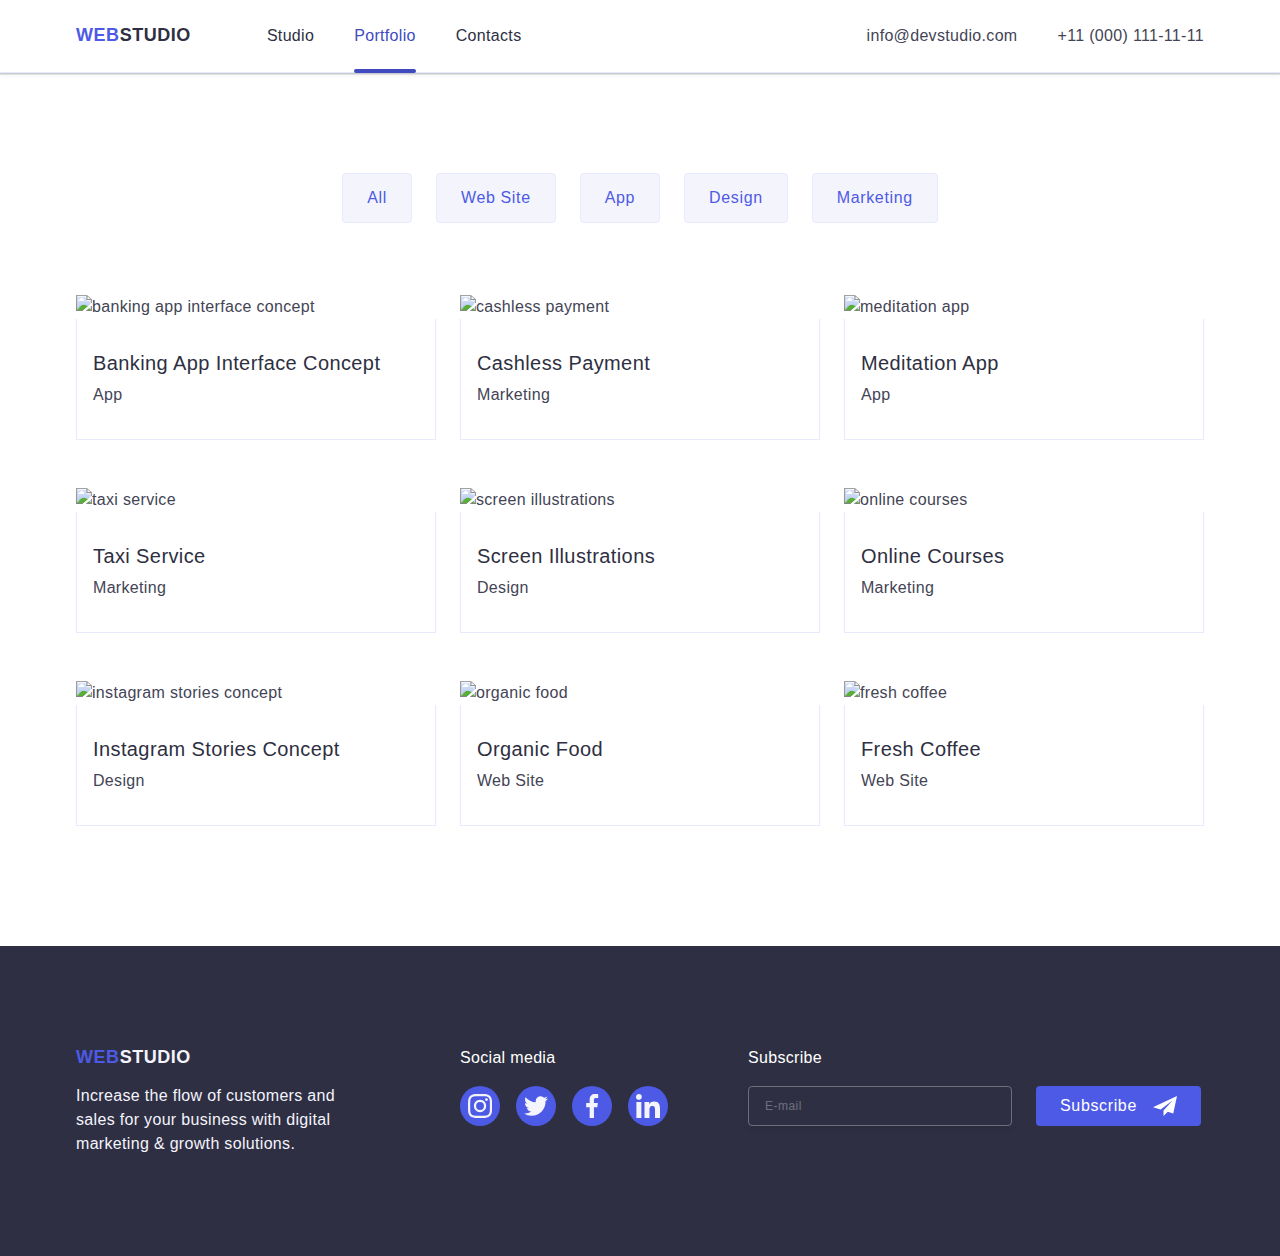
==== commit 9dde69da: "optimization" ====
--- a/portfolio.html
+++ b/portfolio.html
@@ -6,20 +6,8 @@
     <meta name="viewport" content="width=device-width, initial-scale=1.0" />
     <title>Portfolio</title>
 
-    <link rel="preconnect" href="https://fonts.googleapis.com" />
-    <link rel="preconnect" href="https://fonts.gstatic.com" crossorigin />
-    <link
-      rel="stylesheet"
-      href="https://cdnjs.cloudflare.com/ajax/libs/modern-normalize/2.0.0/modern-normalize.min.css"
-      integrity="sha512-4xo8blKMVCiXpTaLzQSLSw3KFOVPWhm/TRtuPVc4WG6kUgjH6J03IBuG7JZPkcWMxJ5huwaBpOpnwYElP/m6wg=="
-      crossorigin="anonymous"
-      referrerpolicy="no-referrer"
-    />
-    <link
-      href="https://fonts.googleapis.com/css2?family=Raleway:wght@800&family=Roboto:wght@400;500;700;900&display=swap"
-      rel="stylesheet"
-    />
-
+    <link rel="stylesheet" href="./css/modern-normalize.css" />
+    <link rel="stylesheet" href="./css/fonts.css" />
     <link rel="stylesheet" href="./css/style.css" />
     <link rel="stylesheet" href="./css/media.css" />
   </head>
@@ -718,12 +706,7 @@
       </div>
     </footer>
 
-    <script
-      defer
-      src="https://cdnjs.cloudflare.com/ajax/libs/body-scroll-lock/3.1.5/bodyScrollLock.min.js"
-      integrity="sha512-HowizSDbQl7UPEAsPnvJHlQsnBmU2YMrv7KkTBulTLEGz9chfBoWYyZJL+MUO6p/yBuuMO/8jI7O29YRZ2uBlA=="
-      crossorigin="anonymous"
-    ></script>
+    <script defer src="./js/bodyScrollLock.min.js"></script>
     <script defer src="./js/mobile-menu.js"></script>
   </body>
 </html>
--- a/css/fonts.css
+++ b/css/fonts.css
@@ -0,0 +1,329 @@
+/* cyrillic-ext */
+@font-face {
+    font-family: 'Raleway';
+    font-style: normal;
+    font-weight: 800;
+    font-display: swap;
+    src: url(https://fonts.gstatic.com/s/raleway/v28/1Ptxg8zYS_SKggPN4iEgvnHyvveLxVtapbCFPrEVIT9d0c-dYA.woff2) format('woff2');
+    unicode-range: U+0460-052F, U+1C80-1C88, U+20B4, U+2DE0-2DFF, U+A640-A69F, U+FE2E-FE2F;
+}
+
+/* cyrillic */
+@font-face {
+    font-family: 'Raleway';
+    font-style: normal;
+    font-weight: 800;
+    font-display: swap;
+    src: url(https://fonts.gstatic.com/s/raleway/v28/1Ptxg8zYS_SKggPN4iEgvnHyvveLxVtapbCMPrEVIT9d0c-dYA.woff2) format('woff2');
+    unicode-range: U+0301, U+0400-045F, U+0490-0491, U+04B0-04B1, U+2116;
+}
+
+/* vietnamese */
+@font-face {
+    font-family: 'Raleway';
+    font-style: normal;
+    font-weight: 800;
+    font-display: swap;
+    src: url(https://fonts.gstatic.com/s/raleway/v28/1Ptxg8zYS_SKggPN4iEgvnHyvveLxVtapbCHPrEVIT9d0c-dYA.woff2) format('woff2');
+    unicode-range: U+0102-0103, U+0110-0111, U+0128-0129, U+0168-0169, U+01A0-01A1, U+01AF-01B0, U+0300-0301, U+0303-0304, U+0308-0309, U+0323, U+0329, U+1EA0-1EF9, U+20AB;
+}
+
+/* latin-ext */
+@font-face {
+    font-family: 'Raleway';
+    font-style: normal;
+    font-weight: 800;
+    font-display: swap;
+    src: url(https://fonts.gstatic.com/s/raleway/v28/1Ptxg8zYS_SKggPN4iEgvnHyvveLxVtapbCGPrEVIT9d0c-dYA.woff2) format('woff2');
+    unicode-range: U+0100-02AF, U+0304, U+0308, U+0329, U+1E00-1E9F, U+1EF2-1EFF, U+2020, U+20A0-20AB, U+20AD-20CF, U+2113, U+2C60-2C7F, U+A720-A7FF;
+}
+
+/* latin */
+@font-face {
+    font-family: 'Raleway';
+    font-style: normal;
+    font-weight: 800;
+    font-display: swap;
+    src: url(https://fonts.gstatic.com/s/raleway/v28/1Ptxg8zYS_SKggPN4iEgvnHyvveLxVtapbCIPrEVIT9d0c8.woff2) format('woff2');
+    unicode-range: U+0000-00FF, U+0131, U+0152-0153, U+02BB-02BC, U+02C6, U+02DA, U+02DC, U+0304, U+0308, U+0329, U+2000-206F, U+2074, U+20AC, U+2122, U+2191, U+2193, U+2212, U+2215, U+FEFF, U+FFFD;
+}
+
+/* cyrillic-ext */
+@font-face {
+    font-family: 'Roboto';
+    font-style: normal;
+    font-weight: 400;
+    font-display: swap;
+    src: url(https://fonts.gstatic.com/s/roboto/v30/KFOmCnqEu92Fr1Mu72xKKTU1Kvnz.woff2) format('woff2');
+    unicode-range: U+0460-052F, U+1C80-1C88, U+20B4, U+2DE0-2DFF, U+A640-A69F, U+FE2E-FE2F;
+}
+
+/* cyrillic */
+@font-face {
+    font-family: 'Roboto';
+    font-style: normal;
+    font-weight: 400;
+    font-display: swap;
+    src: url(https://fonts.gstatic.com/s/roboto/v30/KFOmCnqEu92Fr1Mu5mxKKTU1Kvnz.woff2) format('woff2');
+    unicode-range: U+0301, U+0400-045F, U+0490-0491, U+04B0-04B1, U+2116;
+}
+
+/* greek-ext */
+@font-face {
+    font-family: 'Roboto';
+    font-style: normal;
+    font-weight: 400;
+    font-display: swap;
+    src: url(https://fonts.gstatic.com/s/roboto/v30/KFOmCnqEu92Fr1Mu7mxKKTU1Kvnz.woff2) format('woff2');
+    unicode-range: U+1F00-1FFF;
+}
+
+/* greek */
+@font-face {
+    font-family: 'Roboto';
+    font-style: normal;
+    font-weight: 400;
+    font-display: swap;
+    src: url(https://fonts.gstatic.com/s/roboto/v30/KFOmCnqEu92Fr1Mu4WxKKTU1Kvnz.woff2) format('woff2');
+    unicode-range: U+0370-03FF;
+}
+
+/* vietnamese */
+@font-face {
+    font-family: 'Roboto';
+    font-style: normal;
+    font-weight: 400;
+    font-display: swap;
+    src: url(https://fonts.gstatic.com/s/roboto/v30/KFOmCnqEu92Fr1Mu7WxKKTU1Kvnz.woff2) format('woff2');
+    unicode-range: U+0102-0103, U+0110-0111, U+0128-0129, U+0168-0169, U+01A0-01A1, U+01AF-01B0, U+0300-0301, U+0303-0304, U+0308-0309, U+0323, U+0329, U+1EA0-1EF9, U+20AB;
+}
+
+/* latin-ext */
+@font-face {
+    font-family: 'Roboto';
+    font-style: normal;
+    font-weight: 400;
+    font-display: swap;
+    src: url(https://fonts.gstatic.com/s/roboto/v30/KFOmCnqEu92Fr1Mu7GxKKTU1Kvnz.woff2) format('woff2');
+    unicode-range: U+0100-02AF, U+0304, U+0308, U+0329, U+1E00-1E9F, U+1EF2-1EFF, U+2020, U+20A0-20AB, U+20AD-20CF, U+2113, U+2C60-2C7F, U+A720-A7FF;
+}
+
+/* latin */
+@font-face {
+    font-family: 'Roboto';
+    font-style: normal;
+    font-weight: 400;
+    font-display: swap;
+    src: url(https://fonts.gstatic.com/s/roboto/v30/KFOmCnqEu92Fr1Mu4mxKKTU1Kg.woff2) format('woff2');
+    unicode-range: U+0000-00FF, U+0131, U+0152-0153, U+02BB-02BC, U+02C6, U+02DA, U+02DC, U+0304, U+0308, U+0329, U+2000-206F, U+2074, U+20AC, U+2122, U+2191, U+2193, U+2212, U+2215, U+FEFF, U+FFFD;
+}
+
+/* cyrillic-ext */
+@font-face {
+    font-family: 'Roboto';
+    font-style: normal;
+    font-weight: 500;
+    font-display: swap;
+    src: url(https://fonts.gstatic.com/s/roboto/v30/KFOlCnqEu92Fr1MmEU9fCRc4AMP6lbBP.woff2) format('woff2');
+    unicode-range: U+0460-052F, U+1C80-1C88, U+20B4, U+2DE0-2DFF, U+A640-A69F, U+FE2E-FE2F;
+}
+
+/* cyrillic */
+@font-face {
+    font-family: 'Roboto';
+    font-style: normal;
+    font-weight: 500;
+    font-display: swap;
+    src: url(https://fonts.gstatic.com/s/roboto/v30/KFOlCnqEu92Fr1MmEU9fABc4AMP6lbBP.woff2) format('woff2');
+    unicode-range: U+0301, U+0400-045F, U+0490-0491, U+04B0-04B1, U+2116;
+}
+
+/* greek-ext */
+@font-face {
+    font-family: 'Roboto';
+    font-style: normal;
+    font-weight: 500;
+    font-display: swap;
+    src: url(https://fonts.gstatic.com/s/roboto/v30/KFOlCnqEu92Fr1MmEU9fCBc4AMP6lbBP.woff2) format('woff2');
+    unicode-range: U+1F00-1FFF;
+}
+
+/* greek */
+@font-face {
+    font-family: 'Roboto';
+    font-style: normal;
+    font-weight: 500;
+    font-display: swap;
+    src: url(https://fonts.gstatic.com/s/roboto/v30/KFOlCnqEu92Fr1MmEU9fBxc4AMP6lbBP.woff2) format('woff2');
+    unicode-range: U+0370-03FF;
+}
+
+/* vietnamese */
+@font-face {
+    font-family: 'Roboto';
+    font-style: normal;
+    font-weight: 500;
+    font-display: swap;
+    src: url(https://fonts.gstatic.com/s/roboto/v30/KFOlCnqEu92Fr1MmEU9fCxc4AMP6lbBP.woff2) format('woff2');
+    unicode-range: U+0102-0103, U+0110-0111, U+0128-0129, U+0168-0169, U+01A0-01A1, U+01AF-01B0, U+0300-0301, U+0303-0304, U+0308-0309, U+0323, U+0329, U+1EA0-1EF9, U+20AB;
+}
+
+/* latin-ext */
+@font-face {
+    font-family: 'Roboto';
+    font-style: normal;
+    font-weight: 500;
+    font-display: swap;
+    src: url(https://fonts.gstatic.com/s/roboto/v30/KFOlCnqEu92Fr1MmEU9fChc4AMP6lbBP.woff2) format('woff2');
+    unicode-range: U+0100-02AF, U+0304, U+0308, U+0329, U+1E00-1E9F, U+1EF2-1EFF, U+2020, U+20A0-20AB, U+20AD-20CF, U+2113, U+2C60-2C7F, U+A720-A7FF;
+}
+
+/* latin */
+@font-face {
+    font-family: 'Roboto';
+    font-style: normal;
+    font-weight: 500;
+    font-display: swap;
+    src: url(https://fonts.gstatic.com/s/roboto/v30/KFOlCnqEu92Fr1MmEU9fBBc4AMP6lQ.woff2) format('woff2');
+    unicode-range: U+0000-00FF, U+0131, U+0152-0153, U+02BB-02BC, U+02C6, U+02DA, U+02DC, U+0304, U+0308, U+0329, U+2000-206F, U+2074, U+20AC, U+2122, U+2191, U+2193, U+2212, U+2215, U+FEFF, U+FFFD;
+}
+
+/* cyrillic-ext */
+@font-face {
+    font-family: 'Roboto';
+    font-style: normal;
+    font-weight: 700;
+    font-display: swap;
+    src: url(https://fonts.gstatic.com/s/roboto/v30/KFOlCnqEu92Fr1MmWUlfCRc4AMP6lbBP.woff2) format('woff2');
+    unicode-range: U+0460-052F, U+1C80-1C88, U+20B4, U+2DE0-2DFF, U+A640-A69F, U+FE2E-FE2F;
+}
+
+/* cyrillic */
+@font-face {
+    font-family: 'Roboto';
+    font-style: normal;
+    font-weight: 700;
+    font-display: swap;
+    src: url(https://fonts.gstatic.com/s/roboto/v30/KFOlCnqEu92Fr1MmWUlfABc4AMP6lbBP.woff2) format('woff2');
+    unicode-range: U+0301, U+0400-045F, U+0490-0491, U+04B0-04B1, U+2116;
+}
+
+/* greek-ext */
+@font-face {
+    font-family: 'Roboto';
+    font-style: normal;
+    font-weight: 700;
+    font-display: swap;
+    src: url(https://fonts.gstatic.com/s/roboto/v30/KFOlCnqEu92Fr1MmWUlfCBc4AMP6lbBP.woff2) format('woff2');
+    unicode-range: U+1F00-1FFF;
+}
+
+/* greek */
+@font-face {
+    font-family: 'Roboto';
+    font-style: normal;
+    font-weight: 700;
+    font-display: swap;
+    src: url(https://fonts.gstatic.com/s/roboto/v30/KFOlCnqEu92Fr1MmWUlfBxc4AMP6lbBP.woff2) format('woff2');
+    unicode-range: U+0370-03FF;
+}
+
+/* vietnamese */
+@font-face {
+    font-family: 'Roboto';
+    font-style: normal;
+    font-weight: 700;
+    font-display: swap;
+    src: url(https://fonts.gstatic.com/s/roboto/v30/KFOlCnqEu92Fr1MmWUlfCxc4AMP6lbBP.woff2) format('woff2');
+    unicode-range: U+0102-0103, U+0110-0111, U+0128-0129, U+0168-0169, U+01A0-01A1, U+01AF-01B0, U+0300-0301, U+0303-0304, U+0308-0309, U+0323, U+0329, U+1EA0-1EF9, U+20AB;
+}
+
+/* latin-ext */
+@font-face {
+    font-family: 'Roboto';
+    font-style: normal;
+    font-weight: 700;
+    font-display: swap;
+    src: url(https://fonts.gstatic.com/s/roboto/v30/KFOlCnqEu92Fr1MmWUlfChc4AMP6lbBP.woff2) format('woff2');
+    unicode-range: U+0100-02AF, U+0304, U+0308, U+0329, U+1E00-1E9F, U+1EF2-1EFF, U+2020, U+20A0-20AB, U+20AD-20CF, U+2113, U+2C60-2C7F, U+A720-A7FF;
+}
+
+/* latin */
+@font-face {
+    font-family: 'Roboto';
+    font-style: normal;
+    font-weight: 700;
+    font-display: swap;
+    src: url(https://fonts.gstatic.com/s/roboto/v30/KFOlCnqEu92Fr1MmWUlfBBc4AMP6lQ.woff2) format('woff2');
+    unicode-range: U+0000-00FF, U+0131, U+0152-0153, U+02BB-02BC, U+02C6, U+02DA, U+02DC, U+0304, U+0308, U+0329, U+2000-206F, U+2074, U+20AC, U+2122, U+2191, U+2193, U+2212, U+2215, U+FEFF, U+FFFD;
+}
+
+/* cyrillic-ext */
+@font-face {
+    font-family: 'Roboto';
+    font-style: normal;
+    font-weight: 900;
+    font-display: swap;
+    src: url(https://fonts.gstatic.com/s/roboto/v30/KFOlCnqEu92Fr1MmYUtfCRc4AMP6lbBP.woff2) format('woff2');
+    unicode-range: U+0460-052F, U+1C80-1C88, U+20B4, U+2DE0-2DFF, U+A640-A69F, U+FE2E-FE2F;
+}
+
+/* cyrillic */
+@font-face {
+    font-family: 'Roboto';
+    font-style: normal;
+    font-weight: 900;
+    font-display: swap;
+    src: url(https://fonts.gstatic.com/s/roboto/v30/KFOlCnqEu92Fr1MmYUtfABc4AMP6lbBP.woff2) format('woff2');
+    unicode-range: U+0301, U+0400-045F, U+0490-0491, U+04B0-04B1, U+2116;
+}
+
+/* greek-ext */
+@font-face {
+    font-family: 'Roboto';
+    font-style: normal;
+    font-weight: 900;
+    font-display: swap;
+    src: url(https://fonts.gstatic.com/s/roboto/v30/KFOlCnqEu92Fr1MmYUtfCBc4AMP6lbBP.woff2) format('woff2');
+    unicode-range: U+1F00-1FFF;
+}
+
+/* greek */
+@font-face {
+    font-family: 'Roboto';
+    font-style: normal;
+    font-weight: 900;
+    font-display: swap;
+    src: url(https://fonts.gstatic.com/s/roboto/v30/KFOlCnqEu92Fr1MmYUtfBxc4AMP6lbBP.woff2) format('woff2');
+    unicode-range: U+0370-03FF;
+}
+
+/* vietnamese */
+@font-face {
+    font-family: 'Roboto';
+    font-style: normal;
+    font-weight: 900;
+    font-display: swap;
+    src: url(https://fonts.gstatic.com/s/roboto/v30/KFOlCnqEu92Fr1MmYUtfCxc4AMP6lbBP.woff2) format('woff2');
+    unicode-range: U+0102-0103, U+0110-0111, U+0128-0129, U+0168-0169, U+01A0-01A1, U+01AF-01B0, U+0300-0301, U+0303-0304, U+0308-0309, U+0323, U+0329, U+1EA0-1EF9, U+20AB;
+}
+
+/* latin-ext */
+@font-face {
+    font-family: 'Roboto';
+    font-style: normal;
+    font-weight: 900;
+    font-display: swap;
+    src: url(https://fonts.gstatic.com/s/roboto/v30/KFOlCnqEu92Fr1MmYUtfChc4AMP6lbBP.woff2) format('woff2');
+    unicode-range: U+0100-02AF, U+0304, U+0308, U+0329, U+1E00-1E9F, U+1EF2-1EFF, U+2020, U+20A0-20AB, U+20AD-20CF, U+2113, U+2C60-2C7F, U+A720-A7FF;
+}
+
+/* latin */
+@font-face {
+    font-family: 'Roboto';
+    font-style: normal;
+    font-weight: 900;
+    font-display: swap;
+    src: url(https://fonts.gstatic.com/s/roboto/v30/KFOlCnqEu92Fr1MmYUtfBBc4AMP6lQ.woff2) format('woff2');
+    unicode-range: U+0000-00FF, U+0131, U+0152-0153, U+02BB-02BC, U+02C6, U+02DA, U+02DC, U+0304, U+0308, U+0329, U+2000-206F, U+2074, U+20AC, U+2122, U+2191, U+2193, U+2212, U+2215, U+FEFF, U+FFFD;
+}